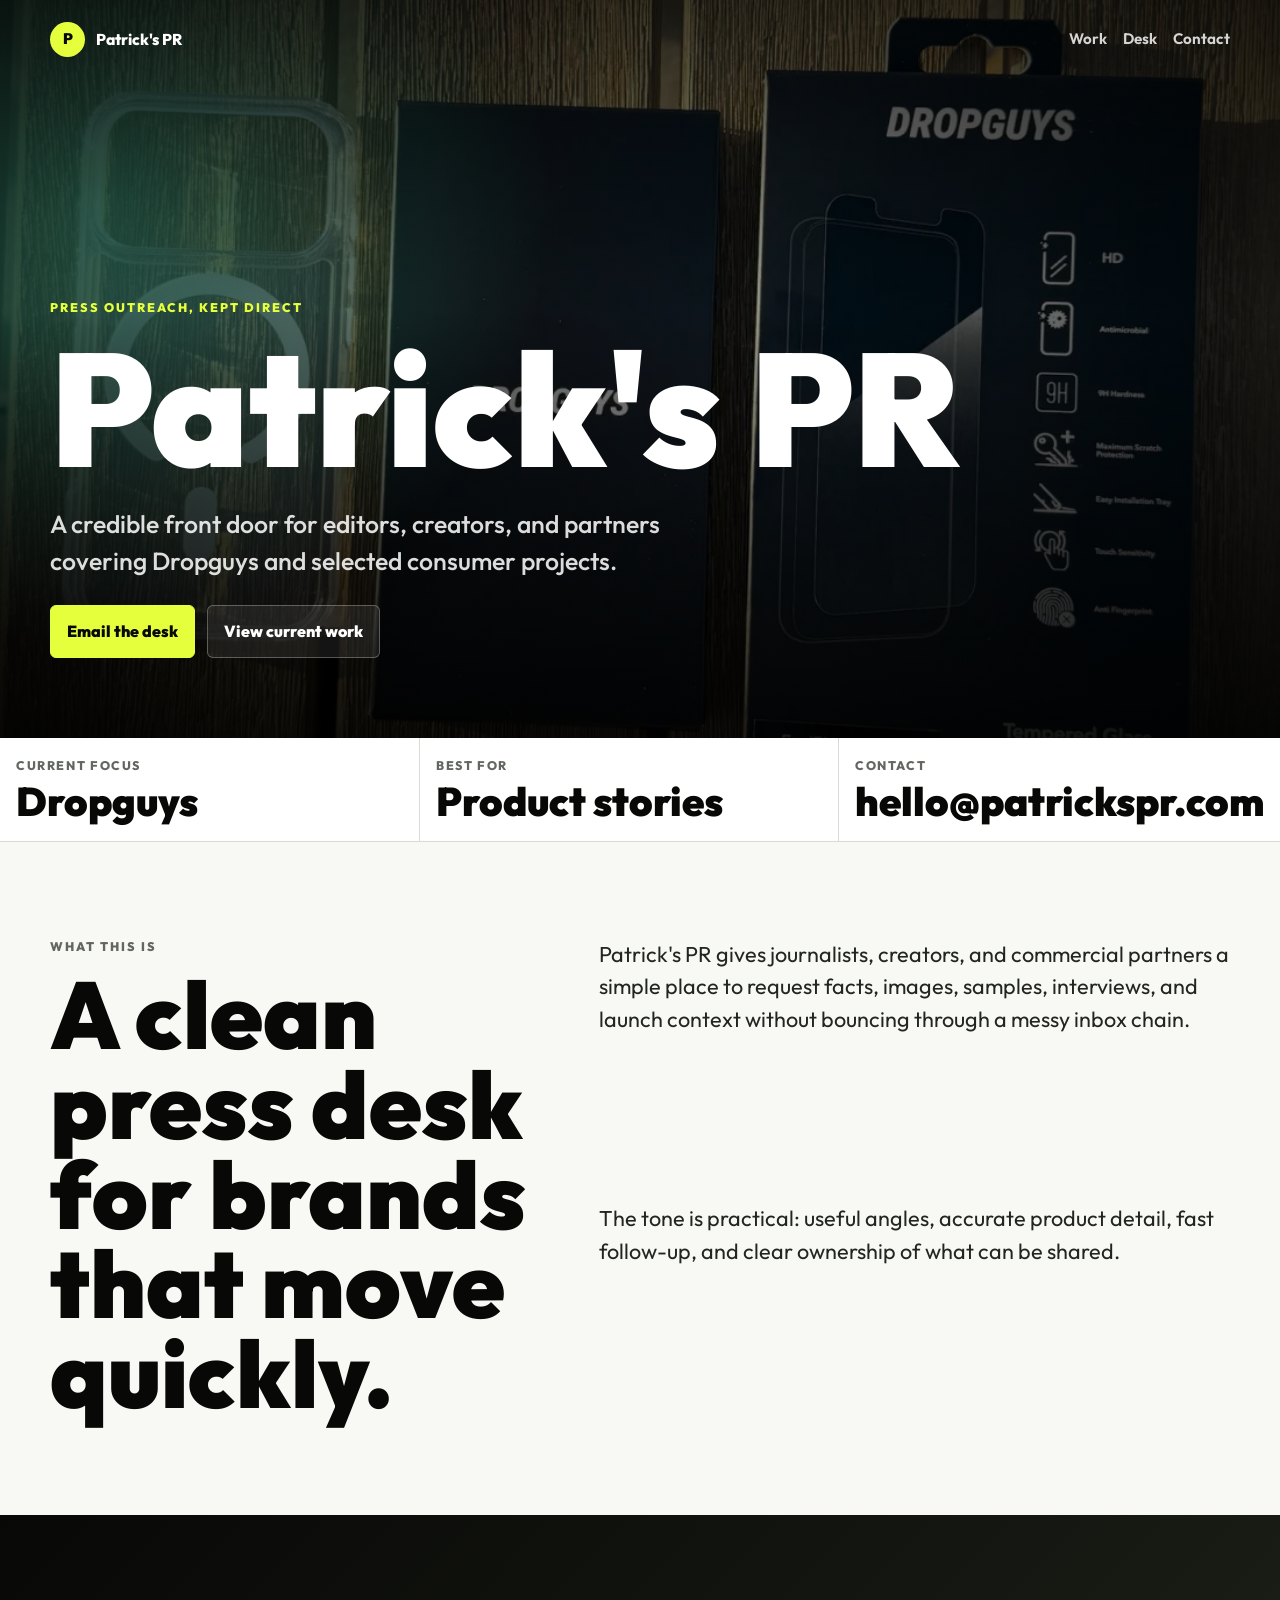
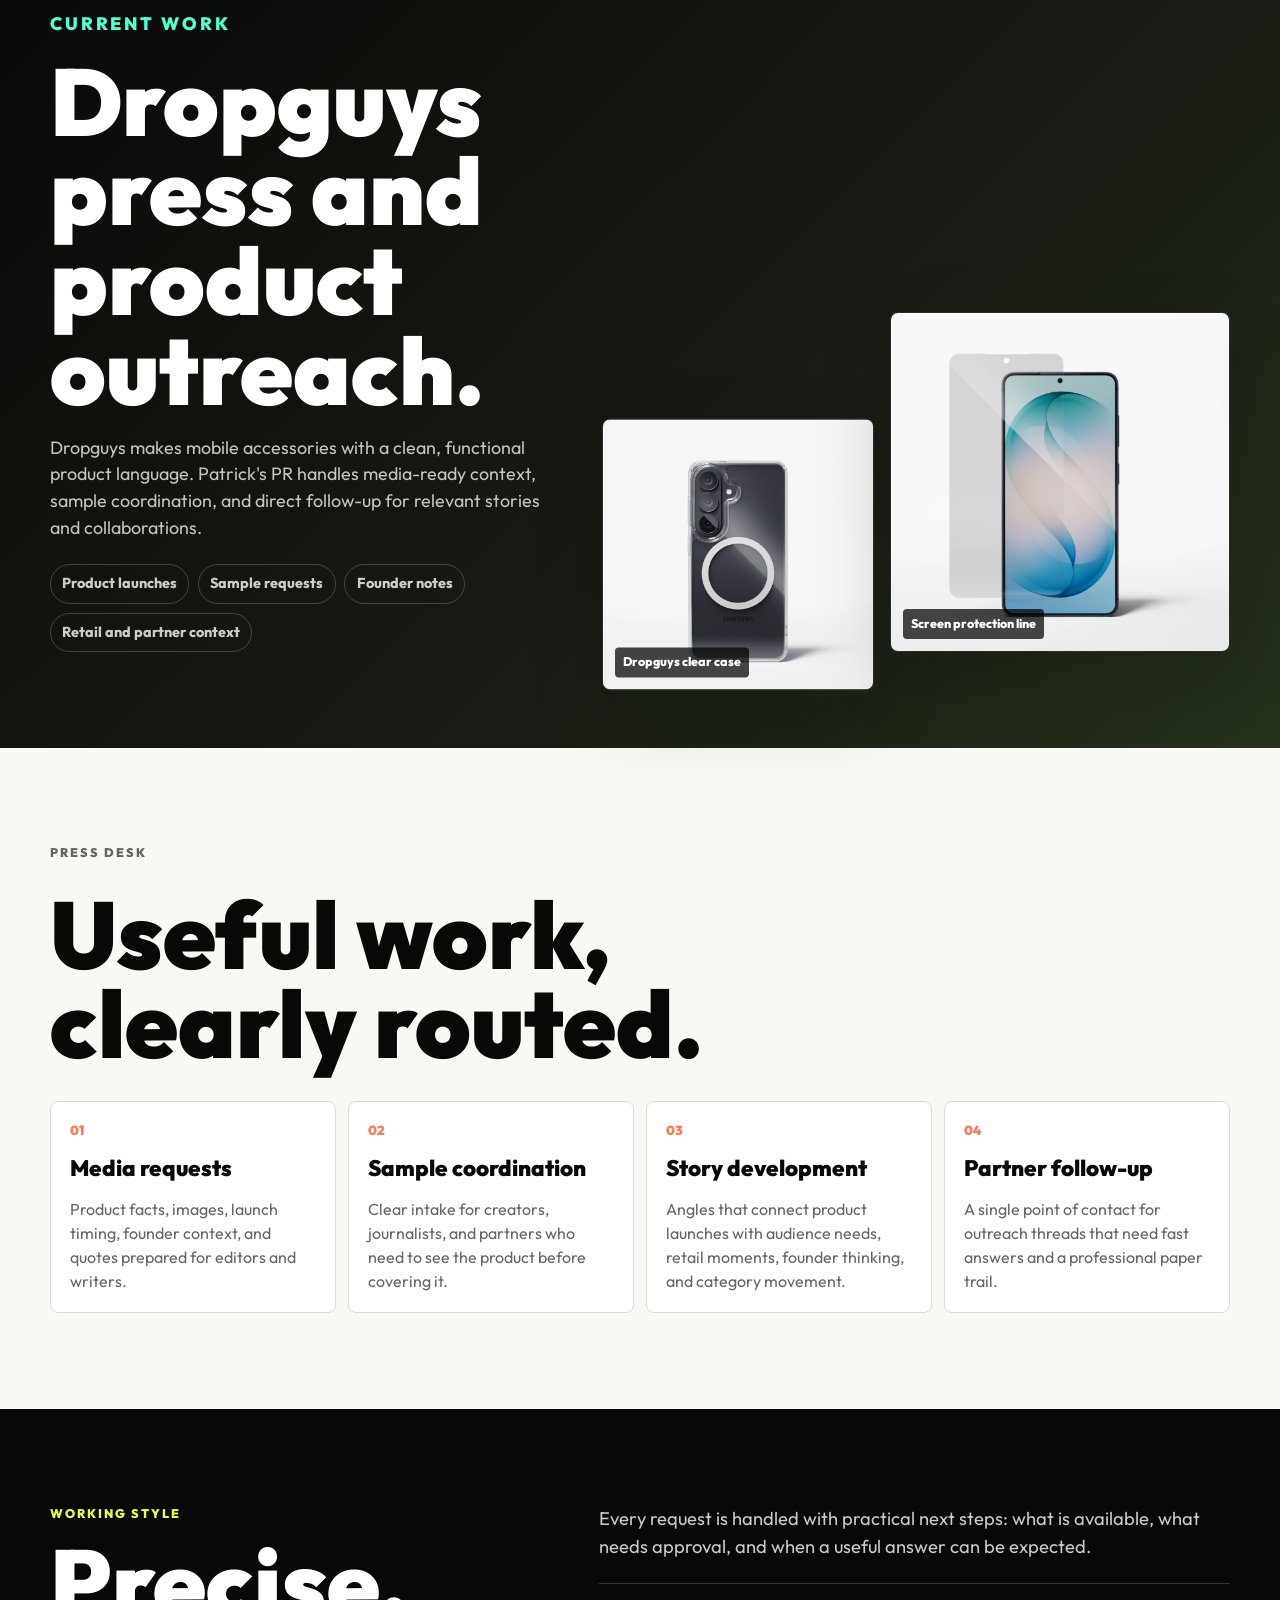
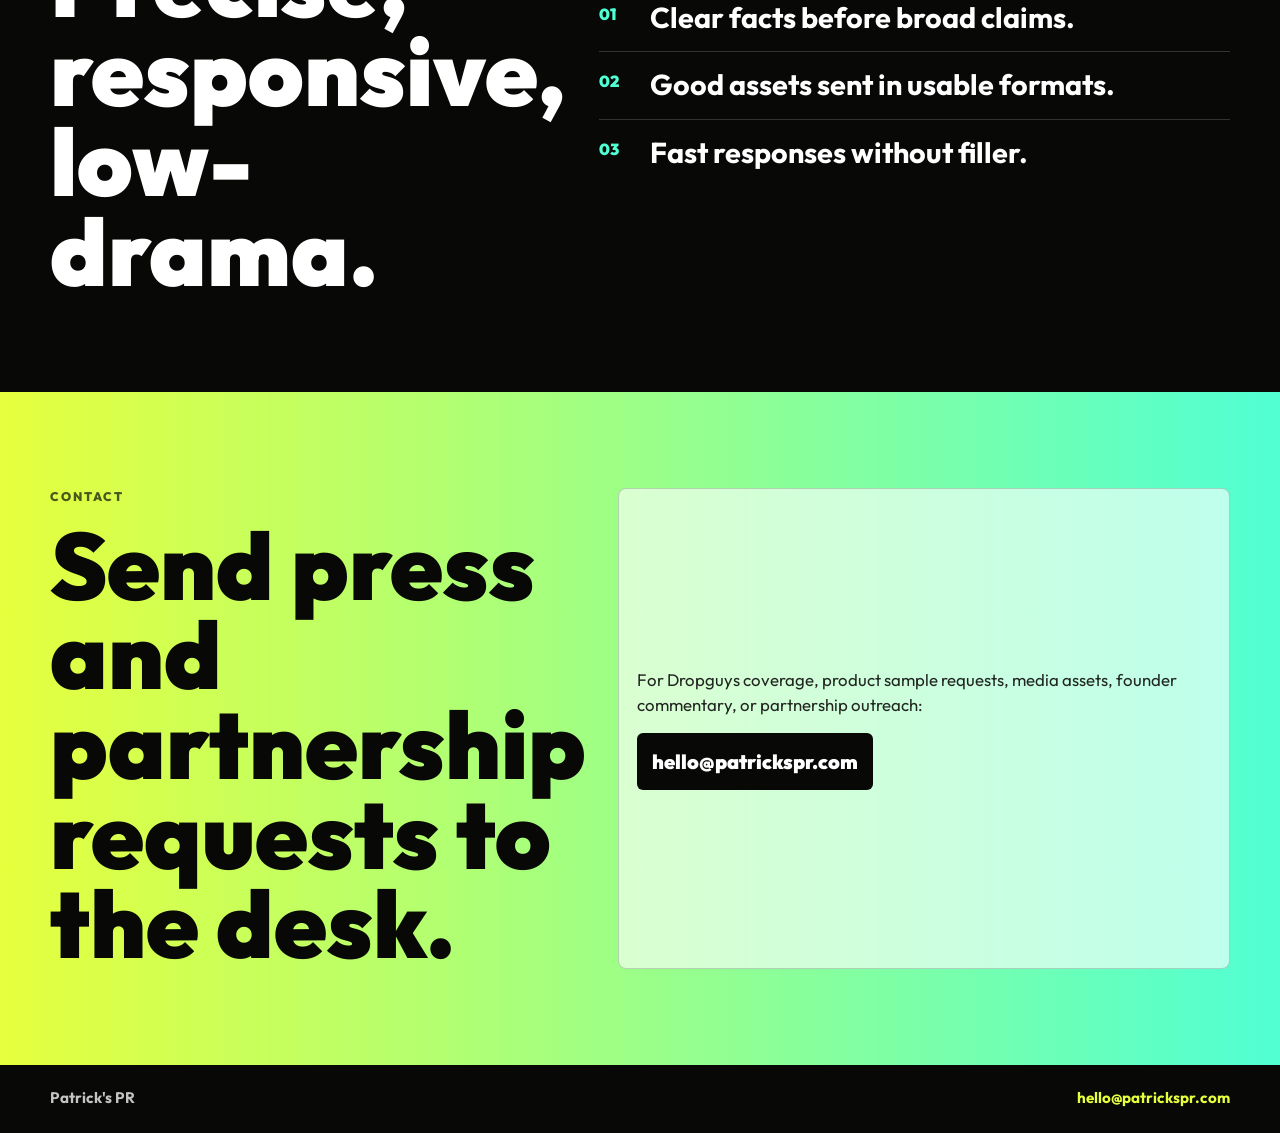
==== index.html @ 3c0a6416 "Create Patrick's PR website" ====
<!doctype html>
<html lang="en">
  <head>
    <meta charset="utf-8">
    <meta name="viewport" content="width=device-width, initial-scale=1">
    <title>Patrick's PR | Press Outreach for Dropguys and Selected Projects</title>
    <meta
      name="description"
      content="Patrick's PR is a direct press desk for Dropguys and selected consumer projects. For product details, sample requests, founder commentary, and media assets, contact hello@patrickspr.com."
    >
    <meta name="theme-color" content="#080907">
    <meta property="og:title" content="Patrick's PR">
    <meta property="og:description" content="A direct press desk for Dropguys and selected consumer projects.">
    <meta property="og:type" content="website">
    <meta property="og:url" content="https://patrickspr.com/">
    <meta property="og:image" content="https://patrickspr.com/assets/dropguys-press-hero.webp">
    <meta name="twitter:card" content="summary_large_image">
    <link rel="canonical" href="https://patrickspr.com/">
    <link rel="preload" as="font" type="font/ttf" href="assets/outfit-variable.ttf" crossorigin>
    <link rel="preload" as="image" href="assets/dropguys-press-hero-sm.webp" imagesrcset="assets/dropguys-press-hero-sm.webp 760w, assets/dropguys-press-hero.webp 1100w" imagesizes="100vw">
    <link rel="icon" href="favicon.svg" type="image/svg+xml">
    <link rel="stylesheet" href="assets/styles.css">
    <script type="application/ld+json">
      {
        "@context": "https://schema.org",
        "@type": "ProfessionalService",
        "name": "Patrick's PR",
        "url": "https://patrickspr.com/",
        "email": "hello@patrickspr.com",
        "description": "A direct press desk for Dropguys and selected consumer projects.",
        "areaServed": "International"
      }
    </script>
  </head>
  <body>
    <a class="skip-link" href="#main">Skip to content</a>

    <section class="hero" aria-labelledby="hero-title">
      <picture class="hero-media" aria-hidden="true">
        <source srcset="assets/dropguys-press-hero-sm.webp 760w, assets/dropguys-press-hero.webp 1100w" sizes="100vw" type="image/webp">
        <img src="assets/dropguys-press-hero.webp" alt="" width="1100" height="1955" decoding="async" fetchpriority="high">
      </picture>
      <div class="hero-shade" aria-hidden="true"></div>

      <header class="site-header" aria-label="Site header">
        <a class="brand-mark" href="/" aria-label="Patrick's PR home">
          <span class="brand-dot">P</span>
          <span>Patrick's PR</span>
        </a>
        <nav class="site-nav" aria-label="Primary navigation">
          <a href="#work">Work</a>
          <a href="#desk">Desk</a>
          <a href="#contact">Contact</a>
        </nav>
      </header>

      <div class="hero-content">
        <p class="eyebrow">Press outreach, kept direct</p>
        <h1 id="hero-title"><span>Patrick's</span> <span>PR</span></h1>
        <p class="hero-copy">
          A credible front door for editors, creators, and partners covering Dropguys and selected consumer projects.
        </p>
        <div class="hero-actions" aria-label="Primary actions">
          <a class="button button-primary" href="mailto:hello@patrickspr.com?subject=Press%20request%20for%20Patrick's%20PR">Email the desk</a>
          <a class="button button-secondary" href="#work">View current work</a>
        </div>
      </div>
    </section>

    <main id="main">
      <section class="signal-bar" aria-label="Patrick's PR summary">
        <div class="signal-item">
          <span class="signal-label">Current focus</span>
          <strong>Dropguys</strong>
        </div>
        <div class="signal-item">
          <span class="signal-label">Best for</span>
          <strong>Product stories</strong>
        </div>
        <div class="signal-item">
          <span class="signal-label">Contact</span>
          <a href="mailto:hello@patrickspr.com">hello@patrickspr.com</a>
        </div>
      </section>

      <section class="intro section-wrap">
        <div>
          <p class="eyebrow">What this is</p>
          <h2>A clean press desk for brands that move quickly.</h2>
        </div>
        <div class="intro-copy">
          <p>
            Patrick's PR gives journalists, creators, and commercial partners a simple place to request facts, images, samples, interviews, and launch context without bouncing through a messy inbox chain.
          </p>
          <p>
            The tone is practical: useful angles, accurate product detail, fast follow-up, and clear ownership of what can be shared.
          </p>
        </div>
      </section>

      <section class="work-section" id="work" aria-labelledby="work-title">
        <div class="section-wrap work-grid">
          <div class="work-copy">
            <p class="eyebrow">Current work</p>
            <h2 id="work-title">Dropguys press and product outreach.</h2>
            <p>
              Dropguys makes mobile accessories with a clean, functional product language. Patrick's PR handles media-ready context, sample coordination, and direct follow-up for relevant stories and collaborations.
            </p>
            <ul class="tag-list" aria-label="Dropguys outreach topics">
              <li>Product launches</li>
              <li>Sample requests</li>
              <li>Founder notes</li>
              <li>Retail and partner context</li>
            </ul>
          </div>
          <div class="product-stack" aria-label="Dropguys product imagery">
            <figure class="product-frame product-frame-tall">
              <img src="assets/dropguys-clear-case.webp" alt="Dropguys clear phone case on a Samsung phone" width="900" height="900" loading="lazy" decoding="async">
              <figcaption>Dropguys clear case</figcaption>
            </figure>
            <figure class="product-frame product-frame-dark">
              <img src="assets/dropguys-screen-protector.webp" alt="Dropguys screen protector product packaging" width="1100" height="1100" loading="lazy" decoding="async">
              <figcaption>Screen protection line</figcaption>
            </figure>
          </div>
        </div>
      </section>

      <section class="desk-section section-wrap" id="desk" aria-labelledby="desk-title">
        <div class="section-heading">
          <p class="eyebrow">Press desk</p>
          <h2 id="desk-title">Useful work, clearly routed.</h2>
        </div>

        <div class="desk-grid">
          <article class="desk-card">
            <span class="card-number">01</span>
            <h3>Media requests</h3>
            <p>Product facts, images, launch timing, founder context, and quotes prepared for editors and writers.</p>
          </article>
          <article class="desk-card">
            <span class="card-number">02</span>
            <h3>Sample coordination</h3>
            <p>Clear intake for creators, journalists, and partners who need to see the product before covering it.</p>
          </article>
          <article class="desk-card">
            <span class="card-number">03</span>
            <h3>Story development</h3>
            <p>Angles that connect product launches with audience needs, retail moments, founder thinking, and category movement.</p>
          </article>
          <article class="desk-card">
            <span class="card-number">04</span>
            <h3>Partner follow-up</h3>
            <p>A single point of contact for outreach threads that need fast answers and a professional paper trail.</p>
          </article>
        </div>
      </section>

      <section class="proof-section" aria-labelledby="proof-title">
        <div class="section-wrap proof-grid">
          <div>
            <p class="eyebrow">Working style</p>
            <h2 id="proof-title">Precise, responsive, low-drama.</h2>
          </div>
          <div class="proof-list">
            <p>Every request is handled with practical next steps: what is available, what needs approval, and when a useful answer can be expected.</p>
            <div class="proof-row">
              <span>01</span>
              <strong>Clear facts before broad claims.</strong>
            </div>
            <div class="proof-row">
              <span>02</span>
              <strong>Good assets sent in usable formats.</strong>
            </div>
            <div class="proof-row">
              <span>03</span>
              <strong>Fast responses without filler.</strong>
            </div>
          </div>
        </div>
      </section>

      <section class="contact-section" id="contact" aria-labelledby="contact-title">
        <div class="section-wrap contact-grid">
          <div>
            <p class="eyebrow">Contact</p>
            <h2 id="contact-title">Send press and partnership requests to the desk.</h2>
          </div>
          <div class="contact-panel">
            <p>For Dropguys coverage, product sample requests, media assets, founder commentary, or partnership outreach:</p>
            <a class="email-link" href="mailto:hello@patrickspr.com">hello@patrickspr.com</a>
          </div>
        </div>
      </section>
    </main>

    <footer class="site-footer">
      <div class="footer-inner">
        <span>Patrick's PR</span>
        <a href="mailto:hello@patrickspr.com">hello@patrickspr.com</a>
      </div>
    </footer>
  </body>
</html>
---- assets/styles.css ----
@font-face {
  font-family: "Outfit";
  src: url("outfit-variable.ttf") format("truetype");
  font-weight: 100 900;
  font-display: swap;
}

:root {
  --ink: #080907;
  --ink-soft: #222622;
  --paper: #f8f8f4;
  --paper-strong: #ffffff;
  --line: #d8ddd2;
  --muted: #62685f;
  --acid: #e6ff3d;
  --mint: #50ffd3;
  --coral: #ff795f;
  --shadow: 0 24px 70px rgb(8 9 7 / 18%);
}

* {
  box-sizing: border-box;
}

body {
  margin: 0;
  color: var(--ink);
  background: var(--paper);
  font-family: "Outfit", ui-sans-serif, system-ui, -apple-system, BlinkMacSystemFont, "Segoe UI", sans-serif;
  line-height: 1.5;
  text-rendering: optimizeLegibility;
}

img {
  display: block;
  max-width: 100%;
  height: auto;
}

a {
  color: inherit;
  text-decoration-thickness: 0.08em;
  text-underline-offset: 0.2em;
}

.skip-link {
  position: fixed;
  left: 1rem;
  top: 1rem;
  z-index: 10;
  padding: 0.7rem 0.9rem;
  color: var(--ink);
  background: var(--acid);
  transform: translateY(-150%);
}

.skip-link:focus {
  transform: translateY(0);
}

.hero {
  position: relative;
  display: grid;
  min-height: 78svh;
  overflow: hidden;
  color: var(--paper-strong);
  background: var(--ink);
}

.hero-media,
.hero-media img,
.hero-shade {
  position: absolute;
  inset: 0;
}

.hero-media img {
  width: 100%;
  height: 100%;
  object-fit: cover;
  object-position: 52% 52%;
}

.hero-shade {
  background:
    linear-gradient(180deg, rgb(0 0 0 / 62%) 0%, rgb(0 0 0 / 12%) 42%, rgb(0 0 0 / 82%) 100%),
    radial-gradient(circle at 8% 28%, rgb(80 255 211 / 32%), transparent 28rem),
    linear-gradient(90deg, rgb(0 0 0 / 84%) 0%, rgb(0 0 0 / 30%) 58%, rgb(0 0 0 / 70%) 100%);
}

.site-header {
  position: relative;
  z-index: 2;
  display: flex;
  align-items: center;
  justify-content: space-between;
  gap: 1rem;
  width: min(100% - 2rem, 1180px);
  margin: 0 auto;
  padding: 1rem 0;
}

.brand-mark {
  display: inline-flex;
  align-items: center;
  gap: 0.65rem;
  font-size: 0.98rem;
  font-weight: 800;
  letter-spacing: 0;
  text-decoration: none;
}

.brand-dot {
  display: inline-grid;
  width: 2.2rem;
  height: 2.2rem;
  place-items: center;
  color: var(--ink);
  background: var(--acid);
  border-radius: 50%;
  font-size: 0.95rem;
  font-weight: 900;
}

.site-nav {
  display: none;
  align-items: center;
  gap: 1rem;
  color: rgb(255 255 255 / 82%);
  font-size: 0.95rem;
  font-weight: 650;
}

.site-nav a {
  text-decoration: none;
}

.site-nav a:hover {
  color: var(--acid);
}

.hero-content {
  position: relative;
  z-index: 1;
  align-self: end;
  width: min(100% - 2rem, 1180px);
  margin: 0 auto;
  padding: 13rem 0 3.5rem;
}

.eyebrow {
  margin: 0 0 0.85rem;
  color: var(--muted);
  font-size: 0.78rem;
  font-weight: 850;
  letter-spacing: 0.16em;
  text-transform: uppercase;
}

.hero .eyebrow {
  color: var(--acid);
}

h1,
h2,
h3,
p {
  overflow-wrap: break-word;
}

h1,
h2,
h3 {
  margin: 0;
  line-height: 0.95;
  letter-spacing: 0;
}

h1 {
  max-width: 11ch;
  font-size: clamp(3.7rem, 17vw, 10rem);
  font-weight: 900;
}

h1 span {
  display: inline-block;
}

h2 {
  font-size: clamp(2.4rem, 10vw, 5.9rem);
  font-weight: 900;
}

h3 {
  font-size: 1.4rem;
  font-weight: 850;
}

.hero-copy {
  max-width: 42rem;
  margin: 1.3rem 0 0;
  color: rgb(255 255 255 / 86%);
  font-size: clamp(1.1rem, 4vw, 1.55rem);
  font-weight: 520;
}

.hero-actions {
  display: flex;
  flex-wrap: wrap;
  gap: 0.75rem;
  margin-top: 1.6rem;
}

.button {
  display: inline-flex;
  min-height: 3.1rem;
  align-items: center;
  justify-content: center;
  padding: 0.86rem 1rem;
  border: 1px solid rgb(255 255 255 / 28%);
  border-radius: 6px;
  font-weight: 850;
  text-decoration: none;
}

.button-primary {
  color: var(--ink);
  background: var(--acid);
  border-color: var(--acid);
}

.button-secondary {
  color: var(--paper-strong);
  background: rgb(255 255 255 / 8%);
}

.button:hover,
.email-link:hover {
  transform: translateY(-1px);
}

.signal-bar {
  display: grid;
  grid-template-columns: 1fr;
  border-bottom: 1px solid var(--line);
  background: var(--paper-strong);
}

.signal-item {
  min-height: 6.3rem;
  padding: 1.2rem 1rem;
  border-top: 1px solid var(--line);
}

.signal-label {
  display: block;
  margin-bottom: 0.3rem;
  color: var(--muted);
  font-size: 0.78rem;
  font-weight: 800;
  letter-spacing: 0.13em;
  text-transform: uppercase;
}

.signal-item strong,
.signal-item a {
  font-size: clamp(1.45rem, 6vw, 2.5rem);
  font-weight: 900;
  line-height: 1;
  text-decoration: none;
}

.section-wrap {
  width: min(100% - 2rem, 1180px);
  margin: 0 auto;
}

.intro,
.desk-section,
.proof-grid,
.contact-grid {
  padding: 4rem 0;
}

.intro {
  display: grid;
  gap: 2rem;
}

.intro-copy {
  display: grid;
  gap: 1rem;
  color: var(--ink-soft);
  font-size: clamp(1.08rem, 3vw, 1.35rem);
}

.intro-copy p,
.work-copy p,
.proof-list p,
.contact-panel p,
.desk-card p {
  margin: 0;
}

.work-section {
  color: var(--paper-strong);
  background:
    linear-gradient(135deg, var(--ink) 0%, #171913 58%, #26311d 100%);
}

.work-grid {
  display: grid;
  gap: 2.4rem;
  padding: 4rem 0;
}

.work-copy {
  display: grid;
  align-content: center;
  gap: 1.2rem;
}

.work-copy .eyebrow {
  color: var(--mint);
}

.work-copy p {
  max-width: 42rem;
  color: rgb(255 255 255 / 75%);
  font-size: 1.12rem;
}

.tag-list {
  display: flex;
  flex-wrap: wrap;
  gap: 0.55rem;
  margin: 0.2rem 0 0;
  padding: 0;
  list-style: none;
}

.tag-list li {
  padding: 0.5rem 0.7rem;
  border: 1px solid rgb(255 255 255 / 20%);
  border-radius: 999px;
  color: rgb(255 255 255 / 78%);
  font-size: 0.9rem;
  font-weight: 750;
}

.product-stack {
  display: grid;
  grid-template-columns: 0.8fr 1fr;
  gap: 0.75rem;
  align-items: end;
}

.product-frame {
  position: relative;
  margin: 0;
  overflow: hidden;
  border: 1px solid rgb(255 255 255 / 12%);
  border-radius: 8px;
  background: #111;
  box-shadow: var(--shadow);
}

.product-frame img {
  width: 100%;
  aspect-ratio: 1;
  object-fit: cover;
}

.product-frame-tall {
  transform: translateY(1.4rem);
}

.product-frame-dark img {
  filter: contrast(1.02);
}

.product-frame figcaption {
  position: absolute;
  left: 0.75rem;
  bottom: 0.75rem;
  padding: 0.36rem 0.5rem;
  color: var(--paper-strong);
  background: rgb(0 0 0 / 72%);
  border-radius: 4px;
  font-size: 0.78rem;
  font-weight: 800;
}

.section-heading {
  display: grid;
  gap: 0.8rem;
  max-width: 52rem;
}

.desk-grid {
  display: grid;
  gap: 0.75rem;
  margin-top: 2rem;
}

.desk-card {
  display: grid;
  gap: 1.1rem;
  padding: 1.2rem;
  border: 1px solid var(--line);
  border-radius: 8px;
  background: var(--paper-strong);
}

.card-number {
  color: var(--coral);
  font-size: 0.82rem;
  font-weight: 900;
}

.desk-card p {
  color: var(--muted);
  font-size: 1rem;
}

.proof-section {
  color: var(--paper-strong);
  background: var(--ink);
}

.proof-grid {
  display: grid;
  gap: 2rem;
}

.proof-grid .eyebrow {
  color: var(--acid);
}

.proof-list {
  display: grid;
  gap: 0;
  align-content: start;
  color: rgb(255 255 255 / 78%);
}

.proof-list > p {
  margin-bottom: 1.4rem;
  font-size: 1.15rem;
}

.proof-row {
  display: grid;
  grid-template-columns: 2.2rem 1fr;
  gap: 1rem;
  padding: 1.1rem 0;
  border-top: 1px solid rgb(255 255 255 / 17%);
}

.proof-row span {
  color: var(--mint);
  font-weight: 900;
}

.proof-row strong {
  color: var(--paper-strong);
  font-size: clamp(1.2rem, 4vw, 1.8rem);
  line-height: 1.1;
}

.contact-section {
  background: linear-gradient(90deg, var(--acid) 0%, var(--mint) 100%);
}

.contact-grid {
  display: grid;
  gap: 2rem;
}

.contact-section .eyebrow {
  color: rgb(8 9 7 / 68%);
}

.contact-panel {
  display: grid;
  gap: 1rem;
  align-content: center;
  padding: 1.1rem;
  border: 1px solid rgb(8 9 7 / 18%);
  border-radius: 8px;
  background: rgb(255 255 255 / 62%);
}

.contact-panel p {
  color: var(--ink-soft);
  font-size: 1.05rem;
}

.email-link {
  display: inline-flex;
  width: fit-content;
  max-width: 100%;
  align-items: center;
  justify-content: center;
  padding: 0.85rem 0.95rem;
  border-radius: 6px;
  color: var(--paper-strong);
  background: var(--ink);
  font-size: clamp(1rem, 5vw, 1.25rem);
  font-weight: 900;
  text-decoration: none;
}

.site-footer {
  color: rgb(255 255 255 / 76%);
  background: var(--ink);
}

.footer-inner {
  display: flex;
  flex-wrap: wrap;
  justify-content: space-between;
  gap: 0.75rem;
  width: min(100% - 2rem, 1180px);
  margin: 0 auto;
  padding: 1.4rem 0;
  font-size: 0.95rem;
  font-weight: 700;
}

.footer-inner a {
  color: var(--acid);
  text-decoration: none;
}

@media (min-width: 680px) {
  .site-header,
  .hero-content,
  .section-wrap,
  .footer-inner {
    width: min(100% - 3rem, 1180px);
  }

  .site-nav {
    display: flex;
  }

  .hero {
    min-height: 82svh;
  }

  .hero-media img {
    object-position: 58% 50%;
  }

  .signal-bar {
    grid-template-columns: repeat(3, 1fr);
  }

  .signal-item {
    border-top: 0;
    border-left: 1px solid var(--line);
  }

  .signal-item:first-child {
    border-left: 0;
  }

  .intro,
  .work-grid,
  .proof-grid,
  .contact-grid {
    grid-template-columns: 0.9fr 1.1fr;
  }

  .desk-grid {
    grid-template-columns: repeat(2, 1fr);
  }
}

@media (min-width: 1020px) {
  .hero-content {
    padding-bottom: 5rem;
  }

  .intro,
  .desk-section,
  .proof-grid,
  .contact-grid,
  .work-grid {
    padding-top: 6rem;
    padding-bottom: 6rem;
  }

  .desk-grid {
    grid-template-columns: repeat(4, 1fr);
  }

  .product-stack {
    gap: 1rem;
  }

  .product-frame-tall {
    transform: translateY(2.4rem);
  }
}

@media (prefers-reduced-motion: reduce) {
  *,
  *::before,
  *::after {
    scroll-behavior: auto !important;
    transition: none !important;
  }
}
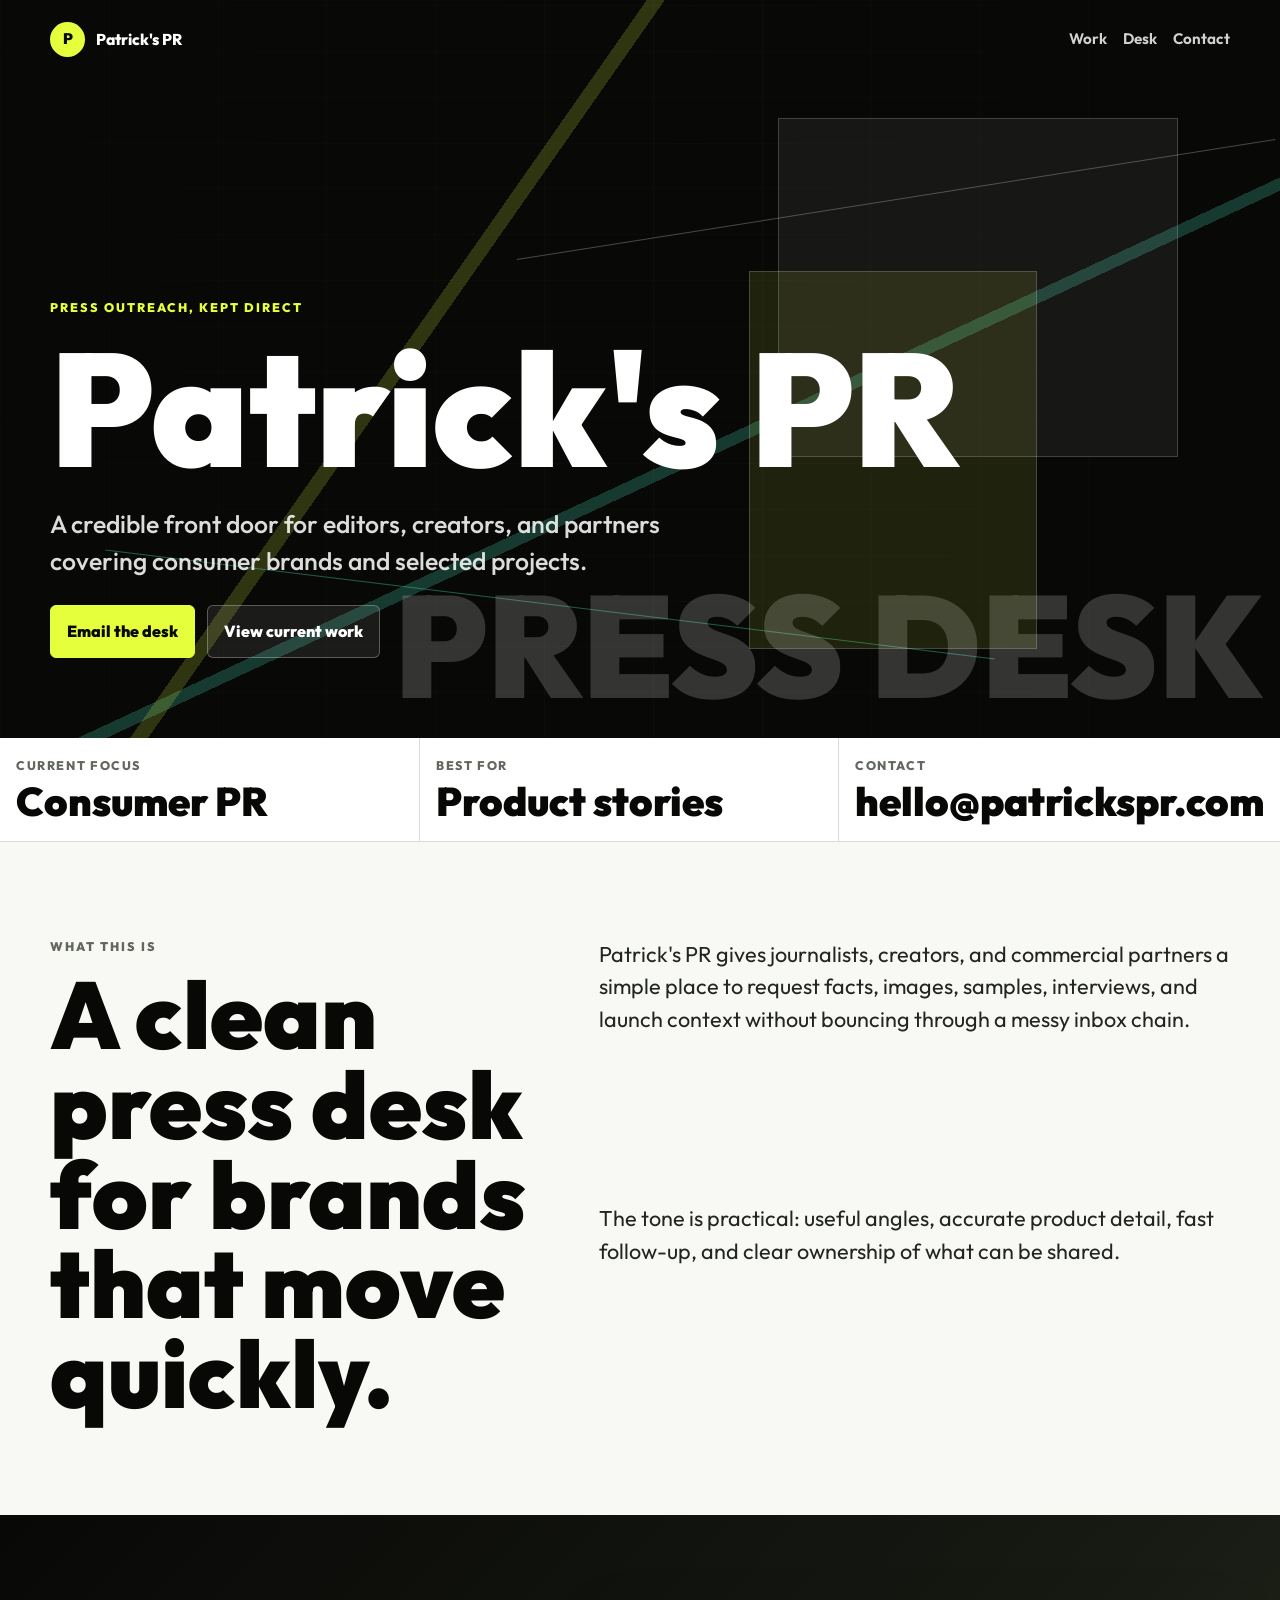
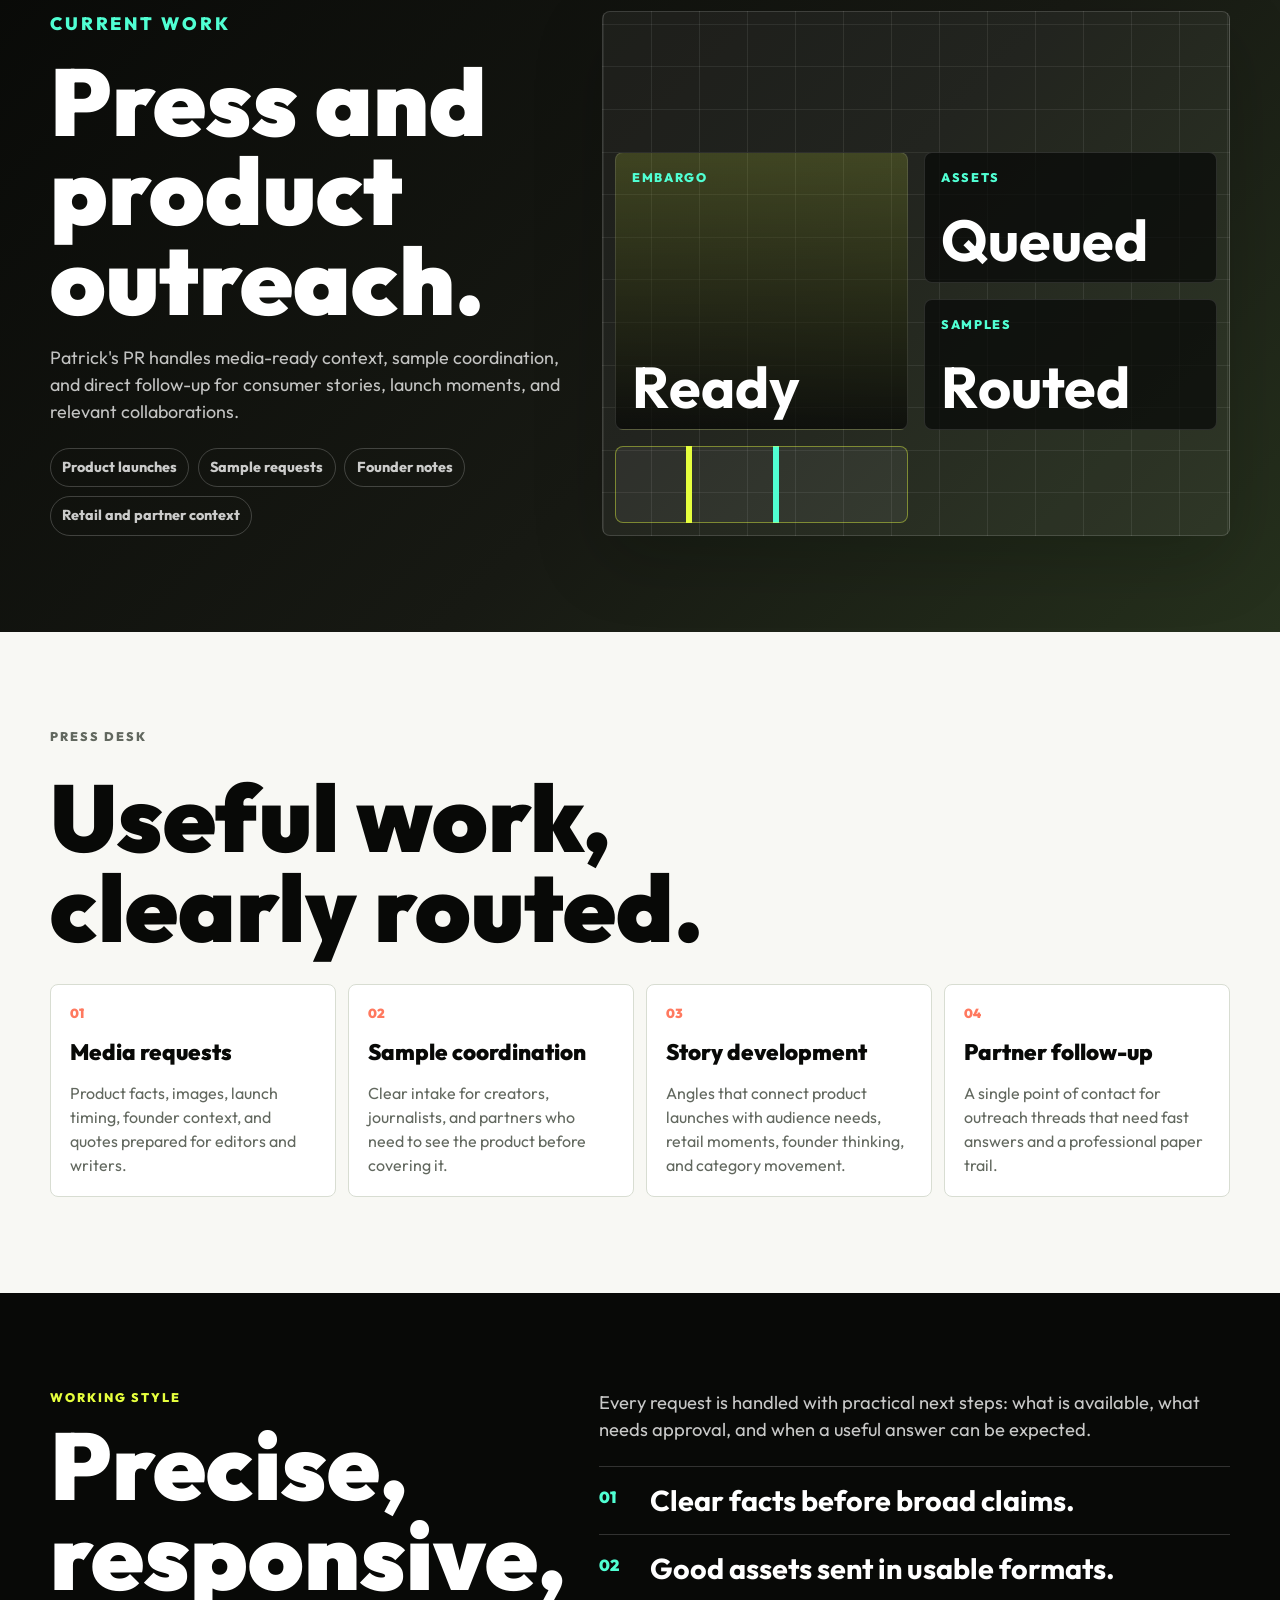
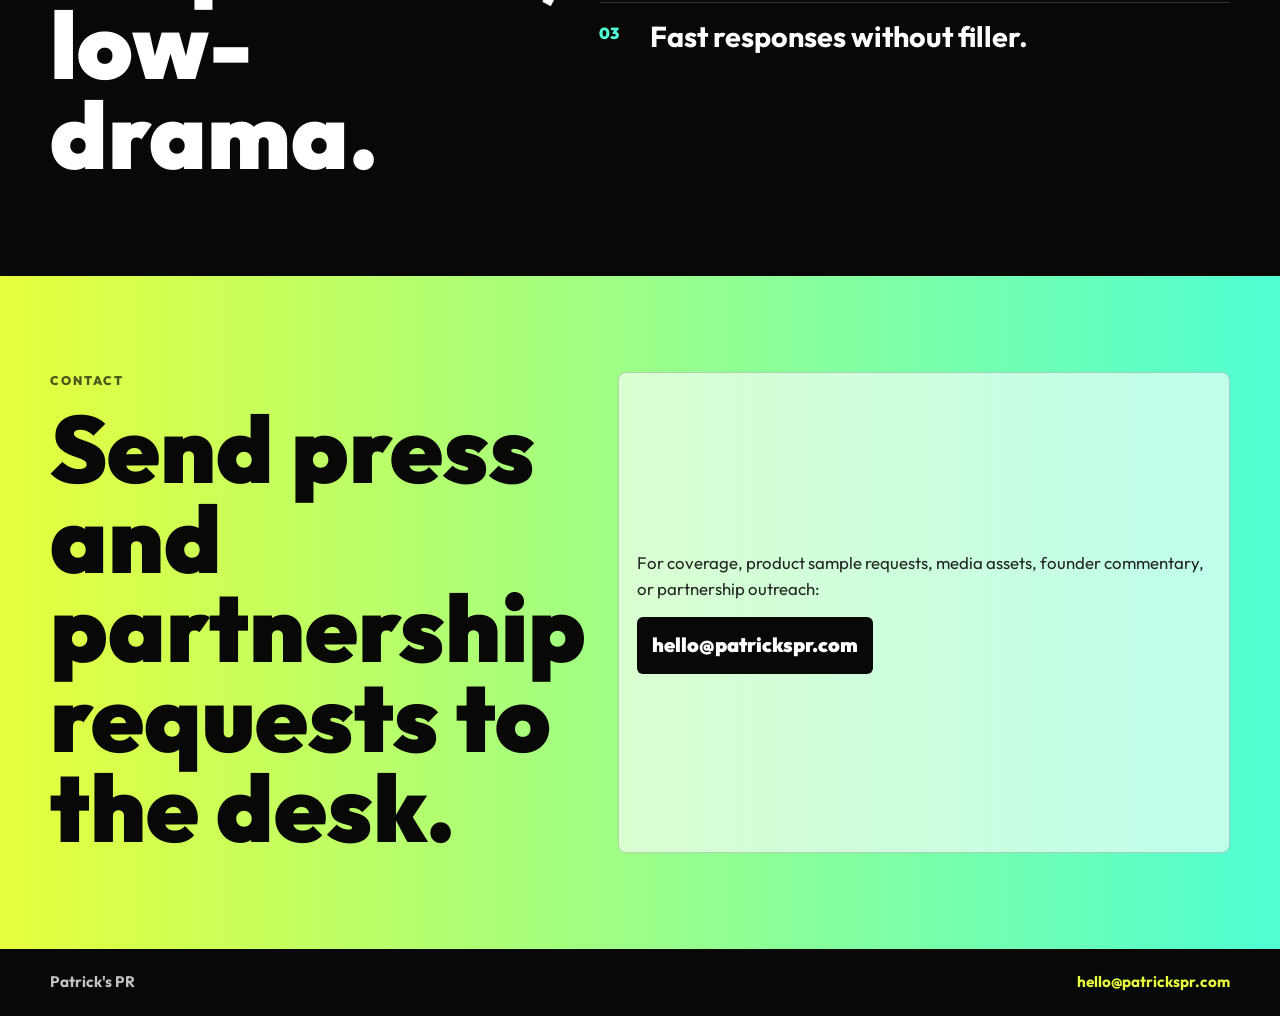
==== commit eef61de7: "Remove client imagery from site" ====
--- a/index.html
+++ b/index.html
@@ -3,21 +3,19 @@
   <head>
     <meta charset="utf-8">
     <meta name="viewport" content="width=device-width, initial-scale=1">
-    <title>Patrick's PR | Press Outreach for Dropguys and Selected Projects</title>
+    <title>Patrick's PR | Press Outreach for Consumer Brands</title>
     <meta
       name="description"
-      content="Patrick's PR is a direct press desk for Dropguys and selected consumer projects. For product details, sample requests, founder commentary, and media assets, contact hello@patrickspr.com."
+      content="Patrick's PR is a direct press desk for consumer brands and selected projects. For product details, sample requests, founder commentary, and media assets, contact hello@patrickspr.com."
     >
     <meta name="theme-color" content="#080907">
     <meta property="og:title" content="Patrick's PR">
-    <meta property="og:description" content="A direct press desk for Dropguys and selected consumer projects.">
+    <meta property="og:description" content="A direct press desk for consumer brands and selected projects.">
     <meta property="og:type" content="website">
     <meta property="og:url" content="https://patrickspr.com/">
-    <meta property="og:image" content="https://patrickspr.com/assets/dropguys-press-hero.webp">
-    <meta name="twitter:card" content="summary_large_image">
+    <meta name="twitter:card" content="summary">
     <link rel="canonical" href="https://patrickspr.com/">
     <link rel="preload" as="font" type="font/ttf" href="assets/outfit-variable.ttf" crossorigin>
-    <link rel="preload" as="image" href="assets/dropguys-press-hero-sm.webp" imagesrcset="assets/dropguys-press-hero-sm.webp 760w, assets/dropguys-press-hero.webp 1100w" imagesizes="100vw">
     <link rel="icon" href="favicon.svg" type="image/svg+xml">
     <link rel="stylesheet" href="assets/styles.css">
     <script type="application/ld+json">
@@ -27,7 +25,7 @@
         "name": "Patrick's PR",
         "url": "https://patrickspr.com/",
         "email": "hello@patrickspr.com",
-        "description": "A direct press desk for Dropguys and selected consumer projects.",
+        "description": "A direct press desk for consumer brands and selected projects.",
         "areaServed": "International"
       }
     </script>
@@ -36,11 +34,13 @@
     <a class="skip-link" href="#main">Skip to content</a>
 
     <section class="hero" aria-labelledby="hero-title">
-      <picture class="hero-media" aria-hidden="true">
-        <source srcset="assets/dropguys-press-hero-sm.webp 760w, assets/dropguys-press-hero.webp 1100w" sizes="100vw" type="image/webp">
-        <img src="assets/dropguys-press-hero.webp" alt="" width="1100" height="1955" decoding="async" fetchpriority="high">
-      </picture>
-      <div class="hero-shade" aria-hidden="true"></div>
+      <div class="hero-system" aria-hidden="true">
+        <span class="system-line system-line-a"></span>
+        <span class="system-line system-line-b"></span>
+        <span class="system-block system-block-a"></span>
+        <span class="system-block system-block-b"></span>
+        <span class="system-ticker">PRESS DESK</span>
+      </div>
 
       <header class="site-header" aria-label="Site header">
         <a class="brand-mark" href="/" aria-label="Patrick's PR home">
@@ -58,7 +58,7 @@
         <p class="eyebrow">Press outreach, kept direct</p>
         <h1 id="hero-title"><span>Patrick's</span> <span>PR</span></h1>
         <p class="hero-copy">
-          A credible front door for editors, creators, and partners covering Dropguys and selected consumer projects.
+          A credible front door for editors, creators, and partners covering consumer brands and selected projects.
         </p>
         <div class="hero-actions" aria-label="Primary actions">
           <a class="button button-primary" href="mailto:hello@patrickspr.com?subject=Press%20request%20for%20Patrick's%20PR">Email the desk</a>
@@ -71,7 +71,7 @@
       <section class="signal-bar" aria-label="Patrick's PR summary">
         <div class="signal-item">
           <span class="signal-label">Current focus</span>
-          <strong>Dropguys</strong>
+          <strong>Consumer PR</strong>
         </div>
         <div class="signal-item">
           <span class="signal-label">Best for</span>
@@ -102,26 +102,31 @@
         <div class="section-wrap work-grid">
           <div class="work-copy">
             <p class="eyebrow">Current work</p>
-            <h2 id="work-title">Dropguys press and product outreach.</h2>
+            <h2 id="work-title">Press and product outreach.</h2>
             <p>
-              Dropguys makes mobile accessories with a clean, functional product language. Patrick's PR handles media-ready context, sample coordination, and direct follow-up for relevant stories and collaborations.
+              Patrick's PR handles media-ready context, sample coordination, and direct follow-up for consumer stories, launch moments, and relevant collaborations.
             </p>
-            <ul class="tag-list" aria-label="Dropguys outreach topics">
+            <ul class="tag-list" aria-label="Outreach topics">
               <li>Product launches</li>
               <li>Sample requests</li>
               <li>Founder notes</li>
               <li>Retail and partner context</li>
             </ul>
           </div>
-          <div class="product-stack" aria-label="Dropguys product imagery">
-            <figure class="product-frame product-frame-tall">
-              <img src="assets/dropguys-clear-case.webp" alt="Dropguys clear phone case on a Samsung phone" width="900" height="900" loading="lazy" decoding="async">
-              <figcaption>Dropguys clear case</figcaption>
-            </figure>
-            <figure class="product-frame product-frame-dark">
-              <img src="assets/dropguys-screen-protector.webp" alt="Dropguys screen protector product packaging" width="1100" height="1100" loading="lazy" decoding="async">
-              <figcaption>Screen protection line</figcaption>
-            </figure>
+          <div class="press-board" aria-hidden="true">
+            <div class="press-card press-card-large">
+              <span>Embargo</span>
+              <strong>Ready</strong>
+            </div>
+            <div class="press-card">
+              <span>Assets</span>
+              <strong>Queued</strong>
+            </div>
+            <div class="press-card">
+              <span>Samples</span>
+              <strong>Routed</strong>
+            </div>
+            <div class="press-pulse"></div>
           </div>
         </div>
       </section>
@@ -187,7 +192,7 @@
             <h2 id="contact-title">Send press and partnership requests to the desk.</h2>
           </div>
           <div class="contact-panel">
-            <p>For Dropguys coverage, product sample requests, media assets, founder commentary, or partnership outreach:</p>
+            <p>For coverage, product sample requests, media assets, founder commentary, or partnership outreach:</p>
             <a class="email-link" href="mailto:hello@patrickspr.com">hello@patrickspr.com</a>
           </div>
         </div>
--- a/assets/styles.css
+++ b/assets/styles.css
@@ -31,12 +31,6 @@
   text-rendering: optimizeLegibility;
 }
 
-img {
-  display: block;
-  max-width: 100%;
-  height: auto;
-}
-
 a {
   color: inherit;
   text-decoration-thickness: 0.08em;
@@ -67,25 +61,83 @@
   background: var(--ink);
 }
 
-.hero-media,
-.hero-media img,
-.hero-shade {
+.hero-system {
   position: absolute;
   inset: 0;
 }
 
-.hero-media img {
-  width: 100%;
-  height: 100%;
-  object-fit: cover;
-  object-position: 52% 52%;
-}
-
-.hero-shade {
+.hero-system {
+  overflow: hidden;
   background:
-    linear-gradient(180deg, rgb(0 0 0 / 62%) 0%, rgb(0 0 0 / 12%) 42%, rgb(0 0 0 / 82%) 100%),
-    radial-gradient(circle at 8% 28%, rgb(80 255 211 / 32%), transparent 28rem),
-    linear-gradient(90deg, rgb(0 0 0 / 84%) 0%, rgb(0 0 0 / 30%) 58%, rgb(0 0 0 / 70%) 100%);
+    linear-gradient(90deg, rgb(8 9 7 / 92%) 0%, rgb(8 9 7 / 78%) 54%, rgb(8 9 7 / 96%) 100%),
+    repeating-linear-gradient(90deg, rgb(255 255 255 / 10%) 0 1px, transparent 1px 8.5vw),
+    repeating-linear-gradient(0deg, transparent 0 2.8rem, rgb(255 255 255 / 7%) 2.8rem calc(2.8rem + 1px));
+}
+
+.hero-system::before {
+  position: absolute;
+  inset: 0;
+  content: "";
+  background:
+    linear-gradient(125deg, transparent 0 36%, rgb(230 255 61 / 18%) 36% 37%, transparent 37% 100%),
+    linear-gradient(155deg, transparent 0 58%, rgb(80 255 211 / 20%) 58% 59%, transparent 59% 100%);
+}
+
+.system-line,
+.system-block,
+.system-ticker {
+  position: absolute;
+  display: block;
+}
+
+.system-line {
+  height: 1px;
+  background: rgb(255 255 255 / 26%);
+}
+
+.system-line-a {
+  right: 0;
+  top: 27%;
+  width: 60vw;
+  transform: rotate(-9deg);
+}
+
+.system-line-b {
+  left: 8vw;
+  bottom: 18%;
+  width: 70vw;
+  background: rgb(80 255 211 / 34%);
+  transform: rotate(7deg);
+}
+
+.system-block {
+  border: 1px solid rgb(255 255 255 / 18%);
+  background: rgb(255 255 255 / 6%);
+}
+
+.system-block-a {
+  right: 8%;
+  top: 16%;
+  width: min(36vw, 25rem);
+  aspect-ratio: 1.18;
+}
+
+.system-block-b {
+  right: 19%;
+  bottom: 12%;
+  width: min(28vw, 18rem);
+  aspect-ratio: 0.76;
+  background: rgb(230 255 61 / 10%);
+}
+
+.system-ticker {
+  right: 1rem;
+  bottom: 2rem;
+  color: rgb(255 255 255 / 18%);
+  font-size: clamp(3.2rem, 13vw, 9rem);
+  font-weight: 900;
+  line-height: 0.85;
+  white-space: nowrap;
 }
 
 .site-header {
@@ -348,47 +400,59 @@
   font-weight: 750;
 }
 
-.product-stack {
-  display: grid;
-  grid-template-columns: 0.8fr 1fr;
+.press-board {
+  display: grid;
+  grid-template-columns: repeat(2, minmax(0, 1fr));
   gap: 0.75rem;
-  align-items: end;
-}
-
-.product-frame {
-  position: relative;
-  margin: 0;
-  overflow: hidden;
+  align-content: end;
+  min-height: 20rem;
+  padding: 0.75rem;
+  border: 1px solid rgb(255 255 255 / 14%);
+  border-radius: 8px;
+  background:
+    repeating-linear-gradient(90deg, rgb(255 255 255 / 8%) 0 1px, transparent 1px 3rem),
+    repeating-linear-gradient(0deg, transparent 0 2.6rem, rgb(255 255 255 / 7%) 2.6rem calc(2.6rem + 1px)),
+    rgb(255 255 255 / 5%);
+  box-shadow: var(--shadow);
+}
+
+.press-card {
+  display: grid;
+  align-content: space-between;
+  min-height: 8.2rem;
+  padding: 1rem;
   border: 1px solid rgb(255 255 255 / 12%);
   border-radius: 8px;
-  background: #111;
-  box-shadow: var(--shadow);
-}
-
-.product-frame img {
-  width: 100%;
-  aspect-ratio: 1;
-  object-fit: cover;
-}
-
-.product-frame-tall {
-  transform: translateY(1.4rem);
-}
-
-.product-frame-dark img {
-  filter: contrast(1.02);
-}
-
-.product-frame figcaption {
-  position: absolute;
-  left: 0.75rem;
-  bottom: 0.75rem;
-  padding: 0.36rem 0.5rem;
+  background: rgb(8 9 7 / 72%);
+}
+
+.press-card-large {
+  grid-row: span 2;
+  min-height: 17.2rem;
+  background: linear-gradient(180deg, rgb(230 255 61 / 16%), rgb(8 9 7 / 76%));
+}
+
+.press-card span {
+  color: var(--mint);
+  font-size: 0.78rem;
+  font-weight: 850;
+  letter-spacing: 0.13em;
+  text-transform: uppercase;
+}
+
+.press-card strong {
   color: var(--paper-strong);
-  background: rgb(0 0 0 / 72%);
-  border-radius: 4px;
-  font-size: 0.78rem;
-  font-weight: 800;
+  font-size: clamp(1.8rem, 8vw, 3.6rem);
+  line-height: 0.9;
+}
+
+.press-pulse {
+  min-height: 4.8rem;
+  border: 1px solid rgb(230 255 61 / 42%);
+  border-radius: 8px;
+  background:
+    linear-gradient(90deg, transparent 0 24%, var(--acid) 24% 26%, transparent 26% 54%, var(--mint) 54% 56%, transparent 56% 100%),
+    rgb(255 255 255 / 6%);
 }
 
 .section-heading {
@@ -549,10 +613,6 @@
     min-height: 82svh;
   }
 
-  .hero-media img {
-    object-position: 58% 50%;
-  }
-
   .signal-bar {
     grid-template-columns: repeat(3, 1fr);
   }
@@ -596,12 +656,8 @@
     grid-template-columns: repeat(4, 1fr);
   }
 
-  .product-stack {
+  .press-board {
     gap: 1rem;
-  }
-
-  .product-frame-tall {
-    transform: translateY(2.4rem);
   }
 }
 
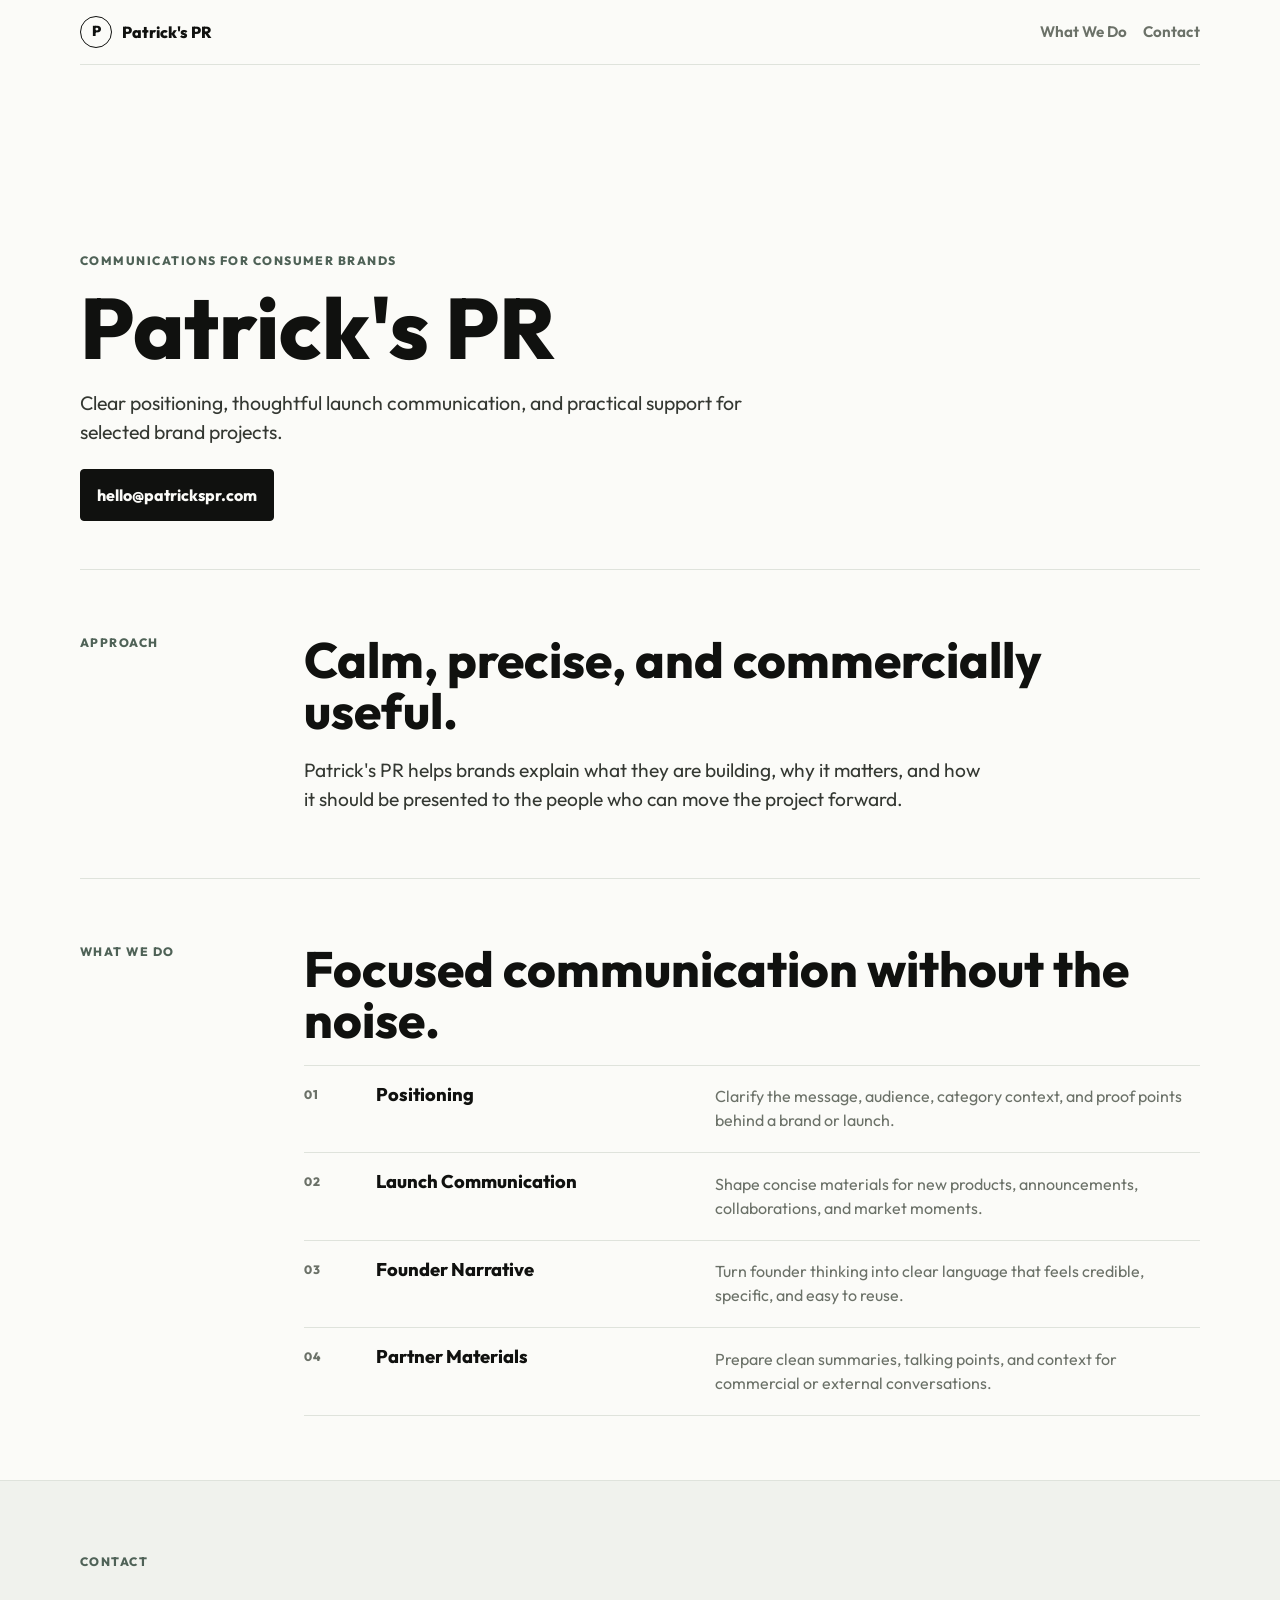
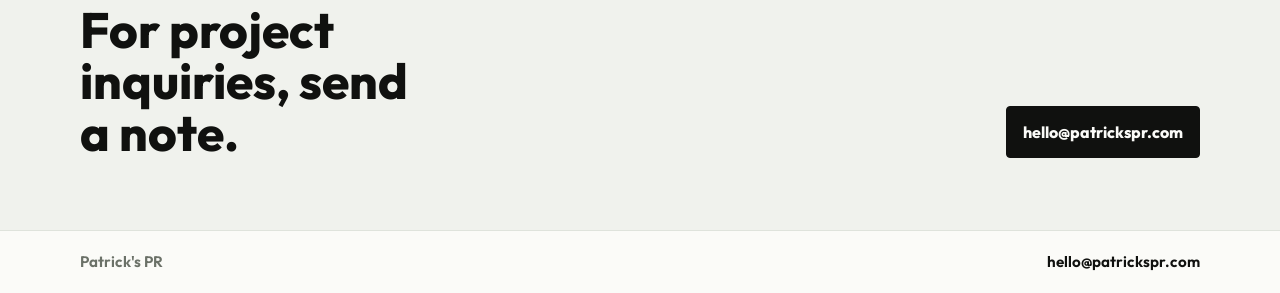
==== commit 3ef3e656: "Simplify positioning and design" ====
--- a/index.html
+++ b/index.html
@@ -3,14 +3,14 @@
   <head>
     <meta charset="utf-8">
     <meta name="viewport" content="width=device-width, initial-scale=1">
-    <title>Patrick's PR | Press Outreach for Consumer Brands</title>
+    <title>Patrick's PR | Strategic Communications</title>
     <meta
       name="description"
-      content="Patrick's PR is a direct press desk for consumer brands and selected projects. For product details, sample requests, founder commentary, and media assets, contact hello@patrickspr.com."
+      content="Patrick's PR supports consumer brands with clear positioning, launch communication, founder narrative, and partner-facing materials. Contact hello@patrickspr.com."
     >
-    <meta name="theme-color" content="#080907">
+    <meta name="theme-color" content="#10110f">
     <meta property="og:title" content="Patrick's PR">
-    <meta property="og:description" content="A direct press desk for consumer brands and selected projects.">
+    <meta property="og:description" content="Strategic communications for consumer brands and selected projects.">
     <meta property="og:type" content="website">
     <meta property="og:url" content="https://patrickspr.com/">
     <meta name="twitter:card" content="summary">
@@ -25,7 +25,7 @@
         "name": "Patrick's PR",
         "url": "https://patrickspr.com/",
         "email": "hello@patrickspr.com",
-        "description": "A direct press desk for consumer brands and selected projects.",
+        "description": "Strategic communications for consumer brands and selected projects.",
         "areaServed": "International"
       }
     </script>
@@ -33,177 +33,80 @@
   <body>
     <a class="skip-link" href="#main">Skip to content</a>
 
-    <section class="hero" aria-labelledby="hero-title">
-      <div class="hero-system" aria-hidden="true">
-        <span class="system-line system-line-a"></span>
-        <span class="system-line system-line-b"></span>
-        <span class="system-block system-block-a"></span>
-        <span class="system-block system-block-b"></span>
-        <span class="system-ticker">PRESS DESK</span>
-      </div>
-
-      <header class="site-header" aria-label="Site header">
-        <a class="brand-mark" href="/" aria-label="Patrick's PR home">
-          <span class="brand-dot">P</span>
-          <span>Patrick's PR</span>
-        </a>
-        <nav class="site-nav" aria-label="Primary navigation">
-          <a href="#work">Work</a>
-          <a href="#desk">Desk</a>
-          <a href="#contact">Contact</a>
-        </nav>
-      </header>
-
-      <div class="hero-content">
-        <p class="eyebrow">Press outreach, kept direct</p>
-        <h1 id="hero-title"><span>Patrick's</span> <span>PR</span></h1>
-        <p class="hero-copy">
-          A credible front door for editors, creators, and partners covering consumer brands and selected projects.
-        </p>
-        <div class="hero-actions" aria-label="Primary actions">
-          <a class="button button-primary" href="mailto:hello@patrickspr.com?subject=Press%20request%20for%20Patrick's%20PR">Email the desk</a>
-          <a class="button button-secondary" href="#work">View current work</a>
-        </div>
-      </div>
-    </section>
+    <header class="site-header" aria-label="Site header">
+      <a class="brand-mark" href="/" aria-label="Patrick's PR home">
+        <span class="brand-dot">P</span>
+        <span>Patrick's PR</span>
+      </a>
+      <nav class="site-nav" aria-label="Primary navigation">
+        <a href="#what-we-do">What We Do</a>
+        <a href="#contact">Contact</a>
+      </nav>
+    </header>
 
     <main id="main">
-      <section class="signal-bar" aria-label="Patrick's PR summary">
-        <div class="signal-item">
-          <span class="signal-label">Current focus</span>
-          <strong>Consumer PR</strong>
-        </div>
-        <div class="signal-item">
-          <span class="signal-label">Best for</span>
-          <strong>Product stories</strong>
-        </div>
-        <div class="signal-item">
-          <span class="signal-label">Contact</span>
-          <a href="mailto:hello@patrickspr.com">hello@patrickspr.com</a>
+      <section class="hero" aria-labelledby="hero-title">
+        <div class="hero-content">
+          <p class="eyebrow">Communications for consumer brands</p>
+          <h1 id="hero-title">Patrick's PR</h1>
+          <p class="hero-copy">
+            Clear positioning, thoughtful launch communication, and practical support for selected brand projects.
+          </p>
+          <a class="button" href="mailto:hello@patrickspr.com?subject=Patrick's%20PR%20inquiry">hello@patrickspr.com</a>
         </div>
       </section>
 
-      <section class="intro section-wrap">
-        <div>
-          <p class="eyebrow">What this is</p>
-          <h2>A clean press desk for brands that move quickly.</h2>
-        </div>
-        <div class="intro-copy">
+      <section class="section intro" aria-labelledby="intro-title">
+        <div class="section-label">Approach</div>
+        <div class="section-copy">
+          <h2 id="intro-title">Calm, precise, and commercially useful.</h2>
           <p>
-            Patrick's PR gives journalists, creators, and commercial partners a simple place to request facts, images, samples, interviews, and launch context without bouncing through a messy inbox chain.
-          </p>
-          <p>
-            The tone is practical: useful angles, accurate product detail, fast follow-up, and clear ownership of what can be shared.
+            Patrick's PR helps brands explain what they are building, why it matters, and how it should be presented to the people who can move the project forward.
           </p>
         </div>
       </section>
 
-      <section class="work-section" id="work" aria-labelledby="work-title">
-        <div class="section-wrap work-grid">
-          <div class="work-copy">
-            <p class="eyebrow">Current work</p>
-            <h2 id="work-title">Press and product outreach.</h2>
-            <p>
-              Patrick's PR handles media-ready context, sample coordination, and direct follow-up for consumer stories, launch moments, and relevant collaborations.
-            </p>
-            <ul class="tag-list" aria-label="Outreach topics">
-              <li>Product launches</li>
-              <li>Sample requests</li>
-              <li>Founder notes</li>
-              <li>Retail and partner context</li>
-            </ul>
-          </div>
-          <div class="press-board" aria-hidden="true">
-            <div class="press-card press-card-large">
-              <span>Embargo</span>
-              <strong>Ready</strong>
-            </div>
-            <div class="press-card">
-              <span>Assets</span>
-              <strong>Queued</strong>
-            </div>
-            <div class="press-card">
-              <span>Samples</span>
-              <strong>Routed</strong>
-            </div>
-            <div class="press-pulse"></div>
-          </div>
-        </div>
-      </section>
-
-      <section class="desk-section section-wrap" id="desk" aria-labelledby="desk-title">
-        <div class="section-heading">
-          <p class="eyebrow">Press desk</p>
-          <h2 id="desk-title">Useful work, clearly routed.</h2>
-        </div>
-
-        <div class="desk-grid">
-          <article class="desk-card">
-            <span class="card-number">01</span>
-            <h3>Media requests</h3>
-            <p>Product facts, images, launch timing, founder context, and quotes prepared for editors and writers.</p>
-          </article>
-          <article class="desk-card">
-            <span class="card-number">02</span>
-            <h3>Sample coordination</h3>
-            <p>Clear intake for creators, journalists, and partners who need to see the product before covering it.</p>
-          </article>
-          <article class="desk-card">
-            <span class="card-number">03</span>
-            <h3>Story development</h3>
-            <p>Angles that connect product launches with audience needs, retail moments, founder thinking, and category movement.</p>
-          </article>
-          <article class="desk-card">
-            <span class="card-number">04</span>
-            <h3>Partner follow-up</h3>
-            <p>A single point of contact for outreach threads that need fast answers and a professional paper trail.</p>
-          </article>
-        </div>
-      </section>
-
-      <section class="proof-section" aria-labelledby="proof-title">
-        <div class="section-wrap proof-grid">
-          <div>
-            <p class="eyebrow">Working style</p>
-            <h2 id="proof-title">Precise, responsive, low-drama.</h2>
-          </div>
-          <div class="proof-list">
-            <p>Every request is handled with practical next steps: what is available, what needs approval, and when a useful answer can be expected.</p>
-            <div class="proof-row">
+      <section class="section services" id="what-we-do" aria-labelledby="services-title">
+        <div class="section-label">What We Do</div>
+        <div class="section-copy">
+          <h2 id="services-title">Focused communication without the noise.</h2>
+          <div class="service-list">
+            <article>
               <span>01</span>
-              <strong>Clear facts before broad claims.</strong>
-            </div>
-            <div class="proof-row">
+              <h3>Positioning</h3>
+              <p>Clarify the message, audience, category context, and proof points behind a brand or launch.</p>
+            </article>
+            <article>
               <span>02</span>
-              <strong>Good assets sent in usable formats.</strong>
-            </div>
-            <div class="proof-row">
+              <h3>Launch Communication</h3>
+              <p>Shape concise materials for new products, announcements, collaborations, and market moments.</p>
+            </article>
+            <article>
               <span>03</span>
-              <strong>Fast responses without filler.</strong>
-            </div>
+              <h3>Founder Narrative</h3>
+              <p>Turn founder thinking into clear language that feels credible, specific, and easy to reuse.</p>
+            </article>
+            <article>
+              <span>04</span>
+              <h3>Partner Materials</h3>
+              <p>Prepare clean summaries, talking points, and context for commercial or external conversations.</p>
+            </article>
           </div>
         </div>
       </section>
 
       <section class="contact-section" id="contact" aria-labelledby="contact-title">
-        <div class="section-wrap contact-grid">
-          <div>
-            <p class="eyebrow">Contact</p>
-            <h2 id="contact-title">Send press and partnership requests to the desk.</h2>
-          </div>
-          <div class="contact-panel">
-            <p>For coverage, product sample requests, media assets, founder commentary, or partnership outreach:</p>
-            <a class="email-link" href="mailto:hello@patrickspr.com">hello@patrickspr.com</a>
-          </div>
+        <div class="contact-inner">
+          <p class="eyebrow">Contact</p>
+          <h2 id="contact-title">For project inquiries, send a note.</h2>
+          <a class="email-link" href="mailto:hello@patrickspr.com">hello@patrickspr.com</a>
         </div>
       </section>
     </main>
 
     <footer class="site-footer">
-      <div class="footer-inner">
-        <span>Patrick's PR</span>
-        <a href="mailto:hello@patrickspr.com">hello@patrickspr.com</a>
-      </div>
+      <span>Patrick's PR</span>
+      <a href="mailto:hello@patrickspr.com">hello@patrickspr.com</a>
     </footer>
   </body>
 </html>
--- a/assets/styles.css
+++ b/assets/styles.css
@@ -6,20 +6,22 @@
 }
 
 :root {
-  --ink: #080907;
-  --ink-soft: #222622;
-  --paper: #f8f8f4;
-  --paper-strong: #ffffff;
-  --line: #d8ddd2;
-  --muted: #62685f;
-  --acid: #e6ff3d;
-  --mint: #50ffd3;
-  --coral: #ff795f;
-  --shadow: 0 24px 70px rgb(8 9 7 / 18%);
+  --ink: #10110f;
+  --ink-soft: #343832;
+  --paper: #fbfbf8;
+  --paper-alt: #f0f2ed;
+  --line: #dfe3dc;
+  --muted: #6b7168;
+  --accent: #4f6257;
+  --accent-soft: #e7eee8;
 }
 
 * {
   box-sizing: border-box;
+}
+
+html {
+  background: var(--paper);
 }
 
 body {
@@ -41,10 +43,10 @@
   position: fixed;
   left: 1rem;
   top: 1rem;
-  z-index: 10;
-  padding: 0.7rem 0.9rem;
-  color: var(--ink);
-  background: var(--acid);
+  z-index: 20;
+  padding: 0.65rem 0.85rem;
+  color: var(--paper);
+  background: var(--ink);
   transform: translateY(-150%);
 }
 
@@ -52,133 +54,48 @@
   transform: translateY(0);
 }
 
-.hero {
-  position: relative;
-  display: grid;
-  min-height: 78svh;
-  overflow: hidden;
-  color: var(--paper-strong);
-  background: var(--ink);
-}
-
-.hero-system {
-  position: absolute;
-  inset: 0;
-}
-
-.hero-system {
-  overflow: hidden;
-  background:
-    linear-gradient(90deg, rgb(8 9 7 / 92%) 0%, rgb(8 9 7 / 78%) 54%, rgb(8 9 7 / 96%) 100%),
-    repeating-linear-gradient(90deg, rgb(255 255 255 / 10%) 0 1px, transparent 1px 8.5vw),
-    repeating-linear-gradient(0deg, transparent 0 2.8rem, rgb(255 255 255 / 7%) 2.8rem calc(2.8rem + 1px));
-}
-
-.hero-system::before {
-  position: absolute;
-  inset: 0;
-  content: "";
-  background:
-    linear-gradient(125deg, transparent 0 36%, rgb(230 255 61 / 18%) 36% 37%, transparent 37% 100%),
-    linear-gradient(155deg, transparent 0 58%, rgb(80 255 211 / 20%) 58% 59%, transparent 59% 100%);
-}
-
-.system-line,
-.system-block,
-.system-ticker {
-  position: absolute;
-  display: block;
-}
-
-.system-line {
-  height: 1px;
-  background: rgb(255 255 255 / 26%);
-}
-
-.system-line-a {
-  right: 0;
-  top: 27%;
-  width: 60vw;
-  transform: rotate(-9deg);
-}
-
-.system-line-b {
-  left: 8vw;
-  bottom: 18%;
-  width: 70vw;
-  background: rgb(80 255 211 / 34%);
-  transform: rotate(7deg);
-}
-
-.system-block {
-  border: 1px solid rgb(255 255 255 / 18%);
-  background: rgb(255 255 255 / 6%);
-}
-
-.system-block-a {
-  right: 8%;
-  top: 16%;
-  width: min(36vw, 25rem);
-  aspect-ratio: 1.18;
-}
-
-.system-block-b {
-  right: 19%;
-  bottom: 12%;
-  width: min(28vw, 18rem);
-  aspect-ratio: 0.76;
-  background: rgb(230 255 61 / 10%);
-}
-
-.system-ticker {
-  right: 1rem;
-  bottom: 2rem;
-  color: rgb(255 255 255 / 18%);
-  font-size: clamp(3.2rem, 13vw, 9rem);
-  font-weight: 900;
-  line-height: 0.85;
-  white-space: nowrap;
+.site-header,
+.hero,
+.section,
+.contact-inner,
+.site-footer {
+  width: min(100% - 2rem, 1120px);
+  margin: 0 auto;
 }
 
 .site-header {
-  position: relative;
-  z-index: 2;
   display: flex;
   align-items: center;
   justify-content: space-between;
   gap: 1rem;
-  width: min(100% - 2rem, 1180px);
-  margin: 0 auto;
   padding: 1rem 0;
+  border-bottom: 1px solid var(--line);
 }
 
 .brand-mark {
   display: inline-flex;
   align-items: center;
   gap: 0.65rem;
-  font-size: 0.98rem;
   font-weight: 800;
-  letter-spacing: 0;
   text-decoration: none;
 }
 
 .brand-dot {
   display: inline-grid;
-  width: 2.2rem;
-  height: 2.2rem;
+  width: 2rem;
+  height: 2rem;
   place-items: center;
-  color: var(--ink);
-  background: var(--acid);
+  border: 1px solid var(--ink);
   border-radius: 50%;
-  font-size: 0.95rem;
-  font-weight: 900;
+  font-size: 0.9rem;
+  font-weight: 850;
 }
 
 .site-nav {
   display: none;
   align-items: center;
   gap: 1rem;
-  color: rgb(255 255 255 / 82%);
+  color: var(--muted);
   font-size: 0.95rem;
   font-weight: 650;
 }
@@ -188,29 +105,29 @@
 }
 
 .site-nav a:hover {
-  color: var(--acid);
+  color: var(--ink);
+}
+
+.hero {
+  min-height: 56svh;
+  display: grid;
+  align-items: end;
+  padding: 4.25rem 0 3rem;
 }
 
 .hero-content {
-  position: relative;
-  z-index: 1;
-  align-self: end;
-  width: min(100% - 2rem, 1180px);
-  margin: 0 auto;
-  padding: 13rem 0 3.5rem;
-}
-
-.eyebrow {
-  margin: 0 0 0.85rem;
-  color: var(--muted);
-  font-size: 0.78rem;
-  font-weight: 850;
-  letter-spacing: 0.16em;
+  max-width: 56rem;
+}
+
+.eyebrow,
+.section-label,
+.service-list span {
+  margin: 0 0 0.9rem;
+  color: var(--accent);
+  font-size: 0.76rem;
+  font-weight: 800;
+  letter-spacing: 0.12em;
   text-transform: uppercase;
-}
-
-.hero .eyebrow {
-  color: var(--acid);
 }
 
 h1,
@@ -224,448 +141,171 @@
 h2,
 h3 {
   margin: 0;
-  line-height: 0.95;
   letter-spacing: 0;
+  line-height: 1;
 }
 
 h1 {
-  max-width: 11ch;
-  font-size: clamp(3.7rem, 17vw, 10rem);
-  font-weight: 900;
-}
-
-h1 span {
-  display: inline-block;
+  max-width: 12ch;
+  font-size: clamp(2.9rem, 10vw, 5.35rem);
+  font-weight: 780;
 }
 
 h2 {
-  font-size: clamp(2.4rem, 10vw, 5.9rem);
-  font-weight: 900;
+  font-size: clamp(1.75rem, 5vw, 3.1rem);
+  font-weight: 760;
+  line-height: 1.03;
 }
 
 h3 {
-  font-size: 1.4rem;
-  font-weight: 850;
+  font-size: 1.15rem;
+  font-weight: 760;
 }
 
 .hero-copy {
   max-width: 42rem;
-  margin: 1.3rem 0 0;
-  color: rgb(255 255 255 / 86%);
-  font-size: clamp(1.1rem, 4vw, 1.55rem);
-  font-weight: 520;
-}
-
-.hero-actions {
-  display: flex;
-  flex-wrap: wrap;
-  gap: 0.75rem;
-  margin-top: 1.6rem;
-}
-
-.button {
+  margin: 1.1rem 0 1.45rem;
+  color: var(--ink-soft);
+  font-size: clamp(1.03rem, 2.5vw, 1.22rem);
+}
+
+.button,
+.email-link {
   display: inline-flex;
-  min-height: 3.1rem;
+  min-height: 3rem;
   align-items: center;
   justify-content: center;
-  padding: 0.86rem 1rem;
-  border: 1px solid rgb(255 255 255 / 28%);
-  border-radius: 6px;
-  font-weight: 850;
+  max-width: 100%;
+  padding: 0.8rem 1rem;
+  border: 1px solid var(--ink);
+  border-radius: 4px;
+  color: var(--paper);
+  background: var(--ink);
+  font-weight: 750;
   text-decoration: none;
 }
 
-.button-primary {
-  color: var(--ink);
-  background: var(--acid);
-  border-color: var(--acid);
-}
-
-.button-secondary {
-  color: var(--paper-strong);
-  background: rgb(255 255 255 / 8%);
-}
-
-.button:hover,
-.email-link:hover {
-  transform: translateY(-1px);
-}
-
-.signal-bar {
-  display: grid;
-  grid-template-columns: 1fr;
+.section {
+  display: grid;
+  gap: 1.4rem;
+  padding: 3rem 0;
+  border-top: 1px solid var(--line);
+}
+
+.section-copy {
+  display: grid;
+  gap: 1.25rem;
+}
+
+.section-copy > p {
+  max-width: 43rem;
+  margin: 0;
+  color: var(--ink-soft);
+  font-size: clamp(1.02rem, 3vw, 1.2rem);
+}
+
+.services {
+  padding-bottom: 4rem;
+}
+
+.service-list {
+  display: grid;
+  gap: 0;
+  border-top: 1px solid var(--line);
+}
+
+.service-list article {
+  display: grid;
+  gap: 0.7rem;
+  padding: 1.25rem 0;
   border-bottom: 1px solid var(--line);
-  background: var(--paper-strong);
-}
-
-.signal-item {
-  min-height: 6.3rem;
-  padding: 1.2rem 1rem;
+}
+
+.service-list span {
+  margin: 0;
+  color: var(--muted);
+}
+
+.service-list p {
+  max-width: 38rem;
+  margin: 0;
+  color: var(--muted);
+}
+
+.contact-section {
+  background: var(--paper-alt);
   border-top: 1px solid var(--line);
-}
-
-.signal-label {
-  display: block;
-  margin-bottom: 0.3rem;
-  color: var(--muted);
-  font-size: 0.78rem;
-  font-weight: 800;
-  letter-spacing: 0.13em;
-  text-transform: uppercase;
-}
-
-.signal-item strong,
-.signal-item a {
-  font-size: clamp(1.45rem, 6vw, 2.5rem);
-  font-weight: 900;
-  line-height: 1;
-  text-decoration: none;
-}
-
-.section-wrap {
-  width: min(100% - 2rem, 1180px);
-  margin: 0 auto;
-}
-
-.intro,
-.desk-section,
-.proof-grid,
-.contact-grid {
-  padding: 4rem 0;
-}
-
-.intro {
-  display: grid;
-  gap: 2rem;
-}
-
-.intro-copy {
-  display: grid;
-  gap: 1rem;
-  color: var(--ink-soft);
-  font-size: clamp(1.08rem, 3vw, 1.35rem);
-}
-
-.intro-copy p,
-.work-copy p,
-.proof-list p,
-.contact-panel p,
-.desk-card p {
-  margin: 0;
-}
-
-.work-section {
-  color: var(--paper-strong);
-  background:
-    linear-gradient(135deg, var(--ink) 0%, #171913 58%, #26311d 100%);
-}
-
-.work-grid {
-  display: grid;
-  gap: 2.4rem;
-  padding: 4rem 0;
-}
-
-.work-copy {
-  display: grid;
-  align-content: center;
+  border-bottom: 1px solid var(--line);
+}
+
+.contact-inner {
+  display: grid;
   gap: 1.2rem;
-}
-
-.work-copy .eyebrow {
-  color: var(--mint);
-}
-
-.work-copy p {
-  max-width: 42rem;
-  color: rgb(255 255 255 / 75%);
-  font-size: 1.12rem;
-}
-
-.tag-list {
-  display: flex;
-  flex-wrap: wrap;
-  gap: 0.55rem;
-  margin: 0.2rem 0 0;
-  padding: 0;
-  list-style: none;
-}
-
-.tag-list li {
-  padding: 0.5rem 0.7rem;
-  border: 1px solid rgb(255 255 255 / 20%);
-  border-radius: 999px;
-  color: rgb(255 255 255 / 78%);
-  font-size: 0.9rem;
-  font-weight: 750;
-}
-
-.press-board {
-  display: grid;
-  grid-template-columns: repeat(2, minmax(0, 1fr));
-  gap: 0.75rem;
-  align-content: end;
-  min-height: 20rem;
-  padding: 0.75rem;
-  border: 1px solid rgb(255 255 255 / 14%);
-  border-radius: 8px;
-  background:
-    repeating-linear-gradient(90deg, rgb(255 255 255 / 8%) 0 1px, transparent 1px 3rem),
-    repeating-linear-gradient(0deg, transparent 0 2.6rem, rgb(255 255 255 / 7%) 2.6rem calc(2.6rem + 1px)),
-    rgb(255 255 255 / 5%);
-  box-shadow: var(--shadow);
-}
-
-.press-card {
-  display: grid;
-  align-content: space-between;
-  min-height: 8.2rem;
-  padding: 1rem;
-  border: 1px solid rgb(255 255 255 / 12%);
-  border-radius: 8px;
-  background: rgb(8 9 7 / 72%);
-}
-
-.press-card-large {
-  grid-row: span 2;
-  min-height: 17.2rem;
-  background: linear-gradient(180deg, rgb(230 255 61 / 16%), rgb(8 9 7 / 76%));
-}
-
-.press-card span {
-  color: var(--mint);
-  font-size: 0.78rem;
-  font-weight: 850;
-  letter-spacing: 0.13em;
-  text-transform: uppercase;
-}
-
-.press-card strong {
-  color: var(--paper-strong);
-  font-size: clamp(1.8rem, 8vw, 3.6rem);
-  line-height: 0.9;
-}
-
-.press-pulse {
-  min-height: 4.8rem;
-  border: 1px solid rgb(230 255 61 / 42%);
-  border-radius: 8px;
-  background:
-    linear-gradient(90deg, transparent 0 24%, var(--acid) 24% 26%, transparent 26% 54%, var(--mint) 54% 56%, transparent 56% 100%),
-    rgb(255 255 255 / 6%);
-}
-
-.section-heading {
-  display: grid;
-  gap: 0.8rem;
-  max-width: 52rem;
-}
-
-.desk-grid {
-  display: grid;
-  gap: 0.75rem;
-  margin-top: 2rem;
-}
-
-.desk-card {
-  display: grid;
-  gap: 1.1rem;
-  padding: 1.2rem;
-  border: 1px solid var(--line);
-  border-radius: 8px;
-  background: var(--paper-strong);
-}
-
-.card-number {
-  color: var(--coral);
-  font-size: 0.82rem;
-  font-weight: 900;
-}
-
-.desk-card p {
-  color: var(--muted);
-  font-size: 1rem;
-}
-
-.proof-section {
-  color: var(--paper-strong);
-  background: var(--ink);
-}
-
-.proof-grid {
-  display: grid;
-  gap: 2rem;
-}
-
-.proof-grid .eyebrow {
-  color: var(--acid);
-}
-
-.proof-list {
-  display: grid;
-  gap: 0;
-  align-content: start;
-  color: rgb(255 255 255 / 78%);
-}
-
-.proof-list > p {
-  margin-bottom: 1.4rem;
-  font-size: 1.15rem;
-}
-
-.proof-row {
-  display: grid;
-  grid-template-columns: 2.2rem 1fr;
-  gap: 1rem;
-  padding: 1.1rem 0;
-  border-top: 1px solid rgb(255 255 255 / 17%);
-}
-
-.proof-row span {
-  color: var(--mint);
-  font-weight: 900;
-}
-
-.proof-row strong {
-  color: var(--paper-strong);
-  font-size: clamp(1.2rem, 4vw, 1.8rem);
-  line-height: 1.1;
-}
-
-.contact-section {
-  background: linear-gradient(90deg, var(--acid) 0%, var(--mint) 100%);
-}
-
-.contact-grid {
-  display: grid;
-  gap: 2rem;
-}
-
-.contact-section .eyebrow {
-  color: rgb(8 9 7 / 68%);
-}
-
-.contact-panel {
-  display: grid;
-  gap: 1rem;
-  align-content: center;
-  padding: 1.1rem;
-  border: 1px solid rgb(8 9 7 / 18%);
-  border-radius: 8px;
-  background: rgb(255 255 255 / 62%);
-}
-
-.contact-panel p {
-  color: var(--ink-soft);
-  font-size: 1.05rem;
-}
-
-.email-link {
-  display: inline-flex;
-  width: fit-content;
-  max-width: 100%;
-  align-items: center;
-  justify-content: center;
-  padding: 0.85rem 0.95rem;
-  border-radius: 6px;
-  color: var(--paper-strong);
-  background: var(--ink);
-  font-size: clamp(1rem, 5vw, 1.25rem);
-  font-weight: 900;
-  text-decoration: none;
+  padding: 3.5rem 0;
+}
+
+.contact-inner h2 {
+  max-width: 11ch;
 }
 
 .site-footer {
-  color: rgb(255 255 255 / 76%);
-  background: var(--ink);
-}
-
-.footer-inner {
   display: flex;
   flex-wrap: wrap;
   justify-content: space-between;
   gap: 0.75rem;
-  width: min(100% - 2rem, 1180px);
-  margin: 0 auto;
-  padding: 1.4rem 0;
+  padding: 1.25rem 0;
+  color: var(--muted);
   font-size: 0.95rem;
-  font-weight: 700;
-}
-
-.footer-inner a {
-  color: var(--acid);
+  font-weight: 650;
+}
+
+.site-footer a {
+  color: var(--ink);
   text-decoration: none;
 }
 
 @media (min-width: 680px) {
   .site-header,
-  .hero-content,
-  .section-wrap,
-  .footer-inner {
-    width: min(100% - 3rem, 1180px);
+  .hero,
+  .section,
+  .contact-inner,
+  .site-footer {
+    width: min(100% - 3rem, 1120px);
   }
 
   .site-nav {
     display: flex;
   }
 
-  .hero {
-    min-height: 82svh;
-  }
-
-  .signal-bar {
-    grid-template-columns: repeat(3, 1fr);
-  }
-
-  .signal-item {
-    border-top: 0;
-    border-left: 1px solid var(--line);
-  }
-
-  .signal-item:first-child {
-    border-left: 0;
-  }
-
-  .intro,
-  .work-grid,
-  .proof-grid,
-  .contact-grid {
-    grid-template-columns: 0.9fr 1.1fr;
-  }
-
-  .desk-grid {
-    grid-template-columns: repeat(2, 1fr);
-  }
-}
-
-@media (min-width: 1020px) {
-  .hero-content {
-    padding-bottom: 5rem;
-  }
-
-  .intro,
-  .desk-section,
-  .proof-grid,
-  .contact-grid,
-  .work-grid {
-    padding-top: 6rem;
-    padding-bottom: 6rem;
-  }
-
-  .desk-grid {
-    grid-template-columns: repeat(4, 1fr);
-  }
-
-  .press-board {
+  .section {
+    grid-template-columns: 12rem 1fr;
+    gap: 2rem;
+    padding: 4rem 0;
+  }
+
+  .service-list article {
+    grid-template-columns: 3.5rem 0.8fr 1.2fr;
+    align-items: start;
     gap: 1rem;
   }
-}
-
-@media (prefers-reduced-motion: reduce) {
-  *,
-  *::before,
-  *::after {
-    scroll-behavior: auto !important;
-    transition: none !important;
-  }
-}
+
+  .service-list p {
+    margin-top: -0.1rem;
+  }
+
+  .contact-inner {
+    grid-template-columns: 1fr auto;
+    align-items: end;
+    padding: 4.5rem 0;
+  }
+
+  .contact-inner .eyebrow,
+  .contact-inner h2 {
+    grid-column: 1;
+  }
+
+  .contact-inner .email-link {
+    grid-column: 2;
+    grid-row: 1 / span 2;
+  }
+}
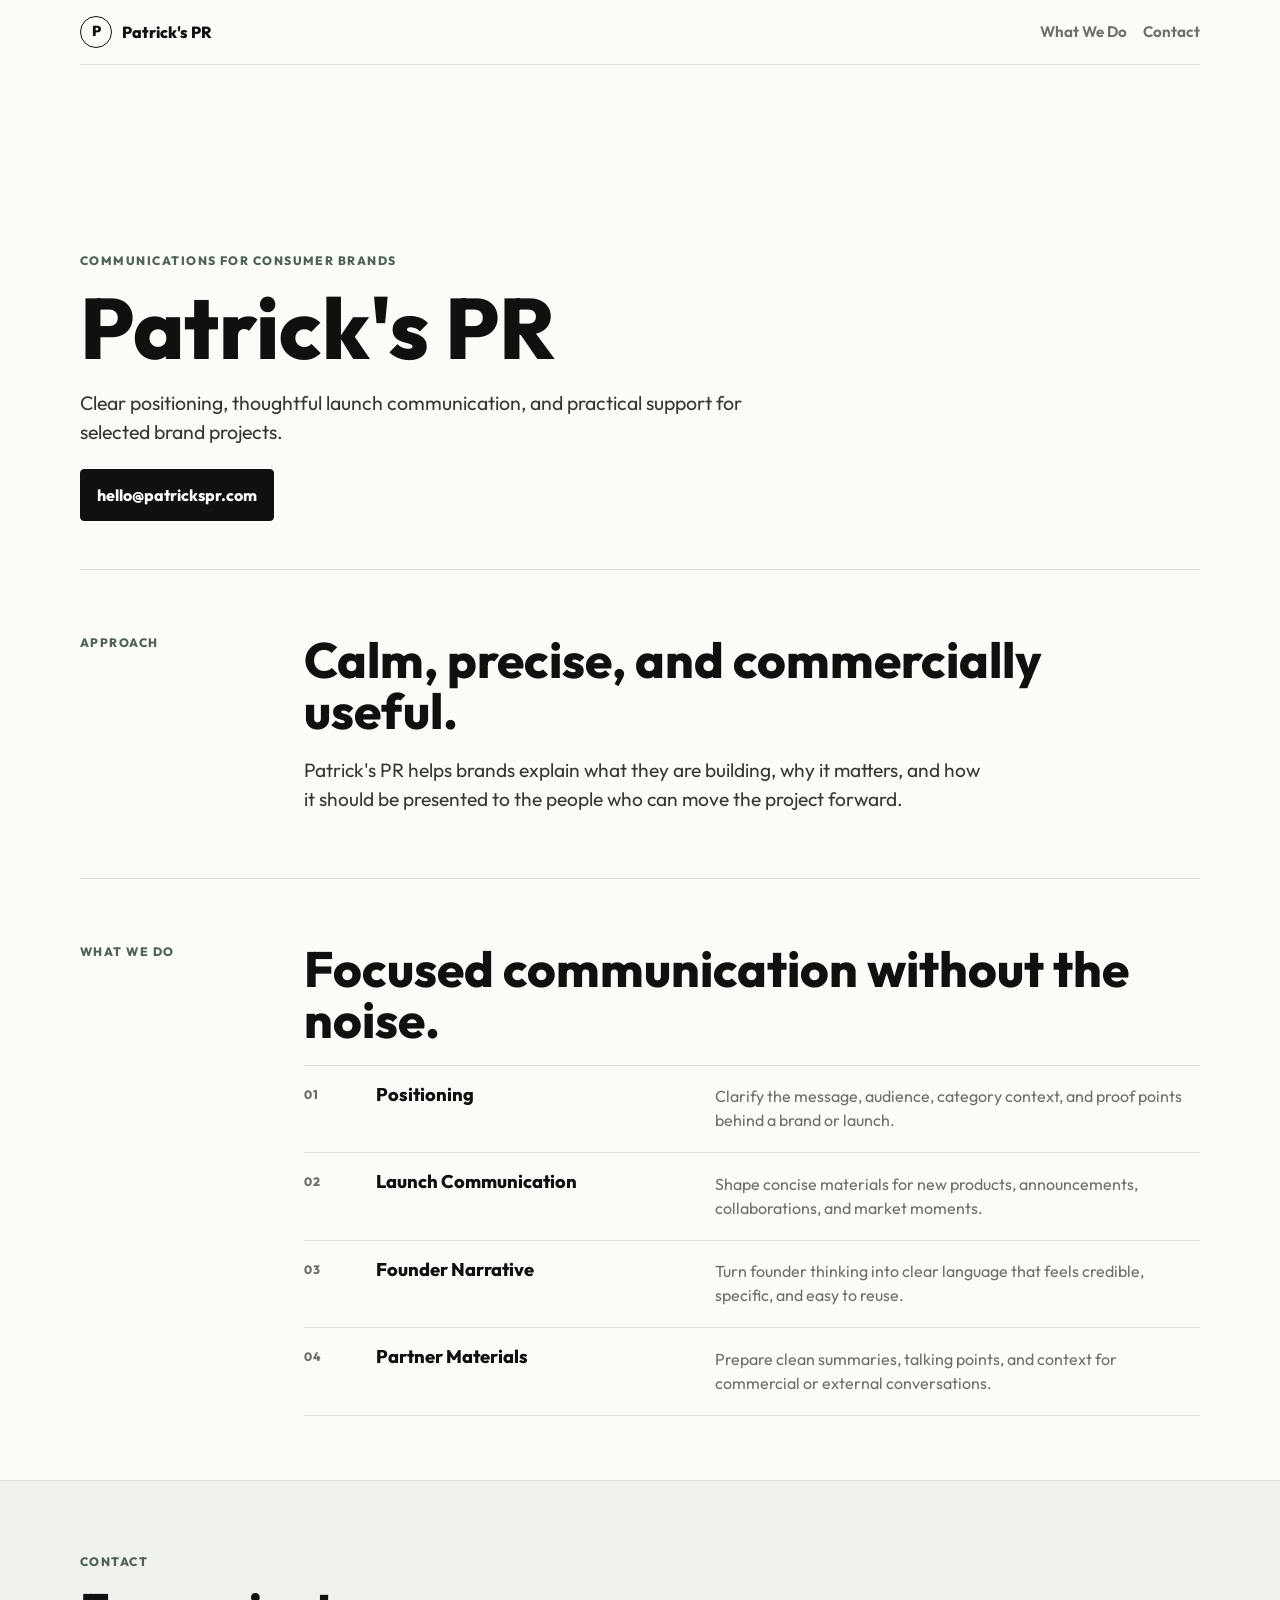
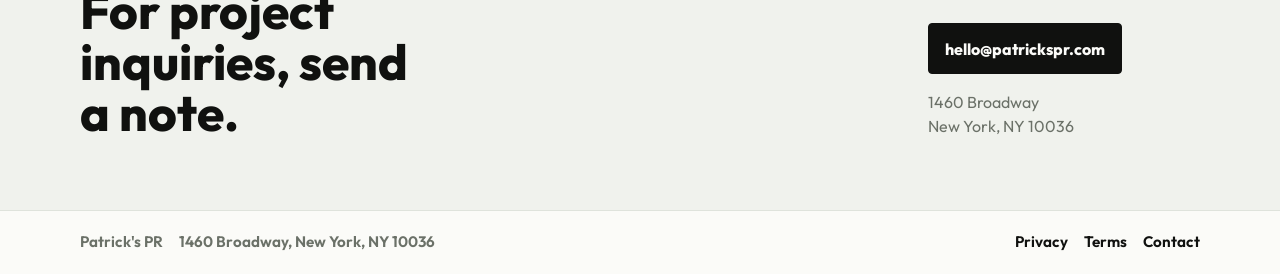
==== commit 81d28cf0: "Add address and legal pages" ====
--- a/index.html
+++ b/index.html
@@ -25,6 +25,14 @@
         "name": "Patrick's PR",
         "url": "https://patrickspr.com/",
         "email": "hello@patrickspr.com",
+        "address": {
+          "@type": "PostalAddress",
+          "streetAddress": "1460 Broadway",
+          "addressLocality": "New York",
+          "addressRegion": "NY",
+          "postalCode": "10036",
+          "addressCountry": "US"
+        },
         "description": "Strategic communications for consumer brands and selected projects.",
         "areaServed": "International"
       }
@@ -97,16 +105,31 @@
 
       <section class="contact-section" id="contact" aria-labelledby="contact-title">
         <div class="contact-inner">
-          <p class="eyebrow">Contact</p>
-          <h2 id="contact-title">For project inquiries, send a note.</h2>
-          <a class="email-link" href="mailto:hello@patrickspr.com">hello@patrickspr.com</a>
+          <div>
+            <p class="eyebrow">Contact</p>
+            <h2 id="contact-title">For project inquiries, send a note.</h2>
+          </div>
+          <div class="contact-details">
+            <a class="email-link" href="mailto:hello@patrickspr.com">hello@patrickspr.com</a>
+            <address>
+              1460 Broadway<br>
+              New York, NY 10036
+            </address>
+          </div>
         </div>
       </section>
     </main>
 
     <footer class="site-footer">
-      <span>Patrick's PR</span>
-      <a href="mailto:hello@patrickspr.com">hello@patrickspr.com</a>
+      <div class="footer-meta">
+        <span>Patrick's PR</span>
+        <address>1460 Broadway, New York, NY 10036</address>
+      </div>
+      <nav class="footer-links" aria-label="Footer navigation">
+        <a href="/privacy.html">Privacy</a>
+        <a href="/terms.html">Terms</a>
+        <a href="mailto:hello@patrickspr.com">Contact</a>
+      </nav>
     </footer>
   </body>
 </html>
--- a/assets/styles.css
+++ b/assets/styles.css
@@ -248,11 +248,23 @@
   max-width: 11ch;
 }
 
+.contact-details {
+  display: grid;
+  gap: 1rem;
+  align-content: start;
+}
+
+.contact-details address,
+.footer-meta address {
+  color: var(--muted);
+  font-style: normal;
+}
+
 .site-footer {
   display: flex;
   flex-wrap: wrap;
   justify-content: space-between;
-  gap: 0.75rem;
+  gap: 1rem;
   padding: 1.25rem 0;
   color: var(--muted);
   font-size: 0.95rem;
@@ -262,6 +274,44 @@
 .site-footer a {
   color: var(--ink);
   text-decoration: none;
+}
+
+.footer-meta,
+.footer-links {
+  display: flex;
+  flex-wrap: wrap;
+  gap: 0.75rem 1rem;
+  align-items: center;
+}
+
+.footer-links {
+  justify-content: flex-end;
+}
+
+.legal-page {
+  width: min(100% - 2rem, 760px);
+  margin: 0 auto;
+  padding: 3.5rem 0;
+}
+
+.legal-page h1 {
+  margin-bottom: 1rem;
+  font-size: clamp(2.25rem, 8vw, 3.4rem);
+}
+
+.legal-page h2 {
+  margin-top: 2.25rem;
+  font-size: clamp(1.2rem, 3.4vw, 1.55rem);
+  line-height: 1.15;
+}
+
+.legal-page p,
+.legal-page li {
+  color: var(--ink-soft);
+}
+
+.legal-page ul {
+  padding-left: 1.2rem;
 }
 
 @media (min-width: 680px) {
@@ -299,13 +349,13 @@
     padding: 4.5rem 0;
   }
 
-  .contact-inner .eyebrow,
-  .contact-inner h2 {
-    grid-column: 1;
-  }
-
-  .contact-inner .email-link {
+  .contact-details {
     grid-column: 2;
-    grid-row: 1 / span 2;
-  }
-}
+    min-width: 17rem;
+    justify-items: start;
+  }
+
+  .legal-page {
+    width: min(100% - 3rem, 760px);
+  }
+}
